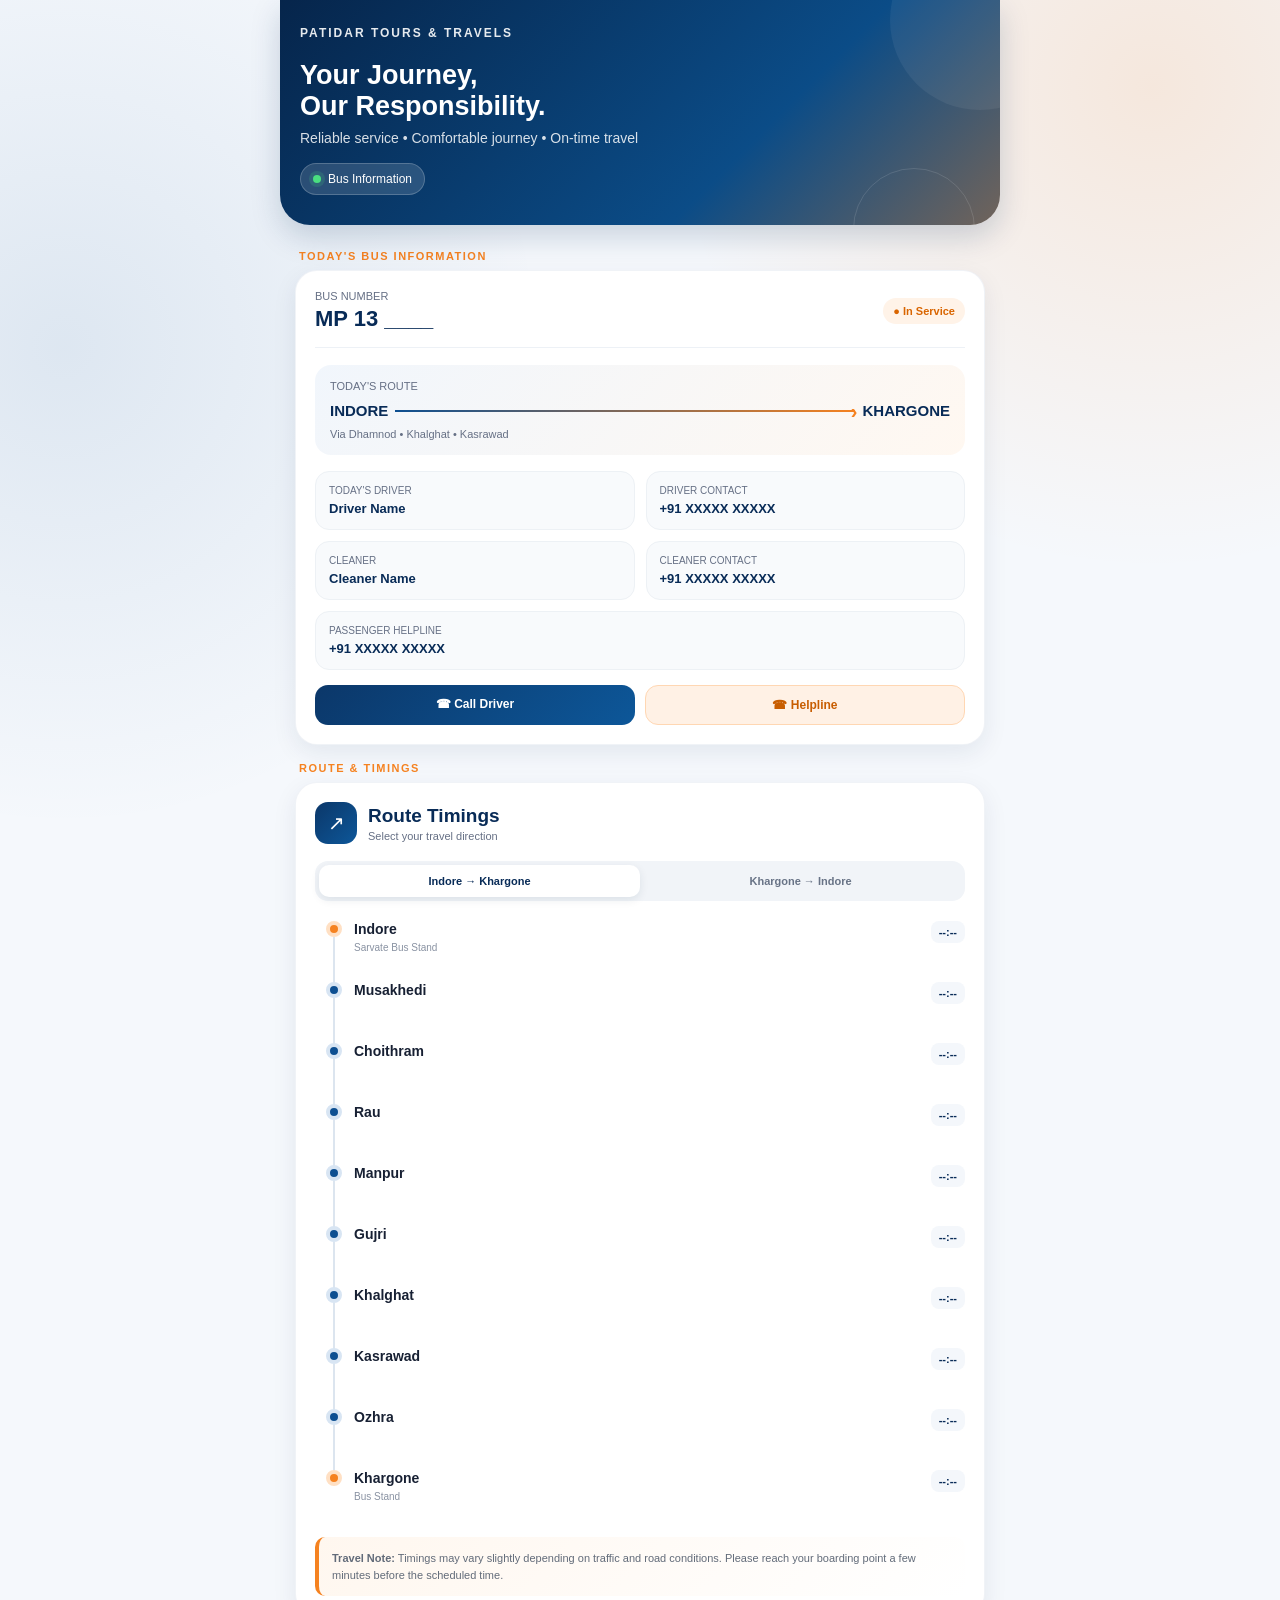
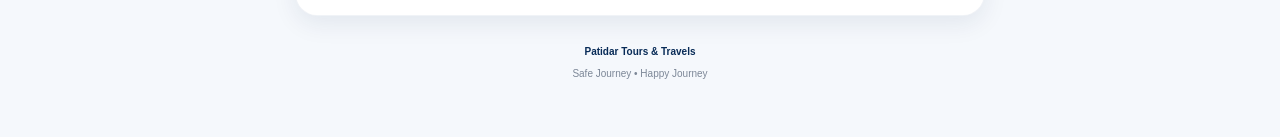
==== bus-info.html @ 21a837ac "Create bus-info.html" ====
<!DOCTYPE html>
<html lang="en">
<head>
<meta charset="UTF-8">
<meta name="viewport" content="width=device-width, initial-scale=1.0">
<title>Patidar Tours & Travels | Bus Information</title>

<style>
*{
  box-sizing:border-box;
  margin:0;
  padding:0;
}

:root{
  --navy:#082b57;
  --blue:#0d4f91;
  --orange:#f58220;
  --light:#f5f8fc;
  --text:#172033;
  --muted:#667085;
  --white:#ffffff;
}

body{
  font-family:Arial, Helvetica, sans-serif;
  background:
    radial-gradient(circle at 90% 5%,rgba(245,130,32,.14),transparent 24%),
    radial-gradient(circle at 5% 20%,rgba(13,79,145,.10),transparent 26%),
    #f5f8fc;
  color:var(--text);
  min-height:100vh;
}

.page{
  width:100%;
  max-width:720px;
  margin:auto;
  padding-bottom:35px;
}

/* ================= HEADER ================= */

.hero{
  position:relative;
  overflow:hidden;
  padding:26px 20px 30px;
  background:linear-gradient(135deg,#06254b 0%,#0b4c87 65%,#f58220 145%);
  color:white;
  border-radius:0 0 30px 30px;
  box-shadow:0 12px 30px rgba(7,43,87,.18);
}

.hero:before{
  content:"";
  position:absolute;
  width:180px;
  height:180px;
  border-radius:50%;
  background:rgba(255,255,255,.06);
  right:-70px;
  top:-70px;
}

.hero:after{
  content:"";
  position:absolute;
  width:120px;
  height:120px;
  border-radius:50%;
  border:1px solid rgba(255,255,255,.12);
  right:25px;
  bottom:-65px;
}

.brand{
  position:relative;
  z-index:2;
  font-size:12px;
  letter-spacing:2px;
  font-weight:700;
  opacity:.9;
  margin-bottom:20px;
}

.hero h1{
  position:relative;
  z-index:2;
  font-size:27px;
  line-height:1.15;
  margin-bottom:8px;
}

.hero p{
  position:relative;
  z-index:2;
  font-size:14px;
  opacity:.84;
}

.live-pill{
  position:relative;
  z-index:2;
  display:inline-flex;
  align-items:center;
  gap:7px;
  margin-top:17px;
  background:rgba(255,255,255,.14);
  border:1px solid rgba(255,255,255,.20);
  padding:8px 12px;
  border-radius:50px;
  font-size:12px;
  backdrop-filter:blur(6px);
}

.live-dot{
  width:8px;
  height:8px;
  background:#4ade80;
  border-radius:50%;
  box-shadow:0 0 0 4px rgba(74,222,128,.15);
}

/* ================= CONTENT ================= */

.content{
  padding:18px 15px;
}

.section-label{
  color:var(--orange);
  font-size:11px;
  font-weight:800;
  letter-spacing:1.5px;
  margin:7px 4px 8px;
}

.card{
  background:white;
  border-radius:22px;
  padding:19px;
  margin-bottom:17px;
  box-shadow:0 8px 25px rgba(15,42,72,.08);
  border:1px solid rgba(10,62,112,.06);
}

/* ================= BUS INFO ================= */

.bus-top{
  display:flex;
  align-items:center;
  justify-content:space-between;
  gap:12px;
  padding-bottom:15px;
  border-bottom:1px solid #edf1f6;
}

.bus-number small{
  display:block;
  color:var(--muted);
  font-size:11px;
  margin-bottom:4px;
}

.bus-number strong{
  color:var(--navy);
  font-size:22px;
}

.service-badge{
  background:#fff3e8;
  color:#d96500;
  font-size:11px;
  font-weight:700;
  padding:7px 10px;
  border-radius:50px;
}

.route-box{
  margin-top:17px;
  background:linear-gradient(135deg,#f1f6fc,#fff8f1);
  border-radius:16px;
  padding:15px;
}

.route-title{
  font-size:11px;
  color:var(--muted);
  margin-bottom:10px;
}

.route-main{
  display:flex;
  align-items:center;
  justify-content:space-between;
  gap:7px;
  color:var(--navy);
  font-weight:800;
  font-size:15px;
}

.route-arrow{
  flex:1;
  height:2px;
  background:linear-gradient(90deg,var(--blue),var(--orange));
  position:relative;
  min-width:30px;
}

.route-arrow:after{
  content:"›";
  position:absolute;
  right:-2px;
  top:-10px;
  color:var(--orange);
  font-size:20px;
}

.via{
  margin-top:9px;
  font-size:11px;
  color:var(--muted);
}

/* ================= STAFF ================= */

.staff-grid{
  display:grid;
  grid-template-columns:1fr 1fr;
  gap:11px;
  margin-top:16px;
}

.info-box{
  background:#f8fafc;
  border-radius:14px;
  padding:13px;
  border:1px solid #edf1f5;
}

.info-box span{
  display:block;
  font-size:10px;
  color:var(--muted);
  margin-bottom:5px;
}

.info-box strong{
  display:block;
  font-size:13px;
  color:var(--navy);
}

.full{
  grid-column:1/-1;
}

/* ================= BUTTONS ================= */

.actions{
  display:grid;
  grid-template-columns:1fr 1fr;
  gap:10px;
  margin-top:15px;
}

.btn{
  text-decoration:none;
  border-radius:13px;
  padding:12px 8px;
  text-align:center;
  font-size:12px;
  font-weight:800;
}

.call{
  color:white;
  background:linear-gradient(135deg,#0b3769,#0d5799);
}

.help{
  color:#c85d00;
  background:#fff1e5;
  border:1px solid #ffd7b3;
}

/* ================= ROUTE TIMINGS ================= */

.heading-row{
  display:flex;
  align-items:center;
  gap:11px;
  margin-bottom:17px;
}

.heading-icon{
  width:42px;
  height:42px;
  border-radius:13px;
  display:flex;
  align-items:center;
  justify-content:center;
  background:linear-gradient(135deg,#0b3769,#0d5799);
  color:white;
  font-size:20px;
}

.heading-row h2{
  font-size:19px;
  color:var(--navy);
}

.heading-row p{
  font-size:11px;
  color:var(--muted);
  margin-top:3px;
}

/* ================= TABS ================= */

.tabs{
  display:flex;
  background:#f1f4f8;
  padding:4px;
  border-radius:13px;
  margin-bottom:20px;
}

.tab{
  width:50%;
  border:0;
  padding:10px 5px;
  border-radius:10px;
  font-size:11px;
  font-weight:800;
  cursor:pointer;
  background:transparent;
  color:#687386;
}

.tab.active{
  background:white;
  color:var(--navy);
  box-shadow:0 3px 10px rgba(15,42,72,.09);
}

/* ================= TIMELINE ================= */

.timeline{
  position:relative;
  padding-left:11px;
}

.stop{
  display:grid;
  grid-template-columns:28px 1fr auto;
  align-items:start;
  position:relative;
  min-height:61px;
}

.stop:not(:last-child):before{
  content:"";
  position:absolute;
  left:7px;
  top:16px;
  height:calc(100% - 2px);
  width:2px;
  background:#dce5ef;
}

.dot{
  width:16px;
  height:16px;
  border:4px solid #d8e5f3;
  background:var(--blue);
  border-radius:50%;
  position:relative;
  z-index:2;
}

.stop:first-child .dot,
.stop:last-child .dot{
  background:var(--orange);
  border-color:#ffe0c4;
}

.stop-name{
  padding-right:8px;
}

.stop-name strong{
  display:block;
  color:#172033;
  font-size:14px;
}

.stop-name small{
  color:#8992a2;
  font-size:10px;
}

.time{
  color:var(--navy);
  background:#f4f7fb;
  border-radius:8px;
  padding:5px 8px;
  font-size:11px;
  font-weight:800;
}

/* ================= FOOTER ================= */

.note{
  background:linear-gradient(135deg,#fff7ef,#fff);
  border-left:4px solid var(--orange);
  padding:13px;
  border-radius:10px;
  color:#626b79;
  font-size:11px;
  line-height:1.5;
  margin-top:6px;
}

.footer{
  text-align:center;
  padding:13px 15px 5px;
  color:#7c8797;
  font-size:10px;
}

.footer strong{
  color:var(--navy);
}

.route-panel{
  display:none;
}

.route-panel.active{
  display:block;
}

/* ================= MOBILE ================= */

@media(max-width:420px){
  .hero{
    padding:23px 17px 27px;
    border-radius:0 0 25px 25px;
  }

  .hero h1{
    font-size:24px;
  }

  .content{
    padding:15px 11px;
  }

  .card{
    padding:16px;
    border-radius:19px;
  }

  .route-main{
    font-size:13px;
  }

  .staff-grid{
    grid-template-columns:1fr 1fr;
  }
}
</style>
</head>

<body>

<div class="page">

  <header class="hero">
    <div class="brand">PATIDAR TOURS &amp; TRAVELS</div>

    <h1>Your Journey,<br>Our Responsibility.</h1>

    <p>Reliable service • Comfortable journey • On-time travel</p>

    <div class="live-pill">
      <span class="live-dot"></span>
      Bus Information
    </div>
  </header>


  <main class="content">

    <div class="section-label">TODAY'S BUS INFORMATION</div>

    <section class="card">

      <div class="bus-top">
        <div class="bus-number">
          <small>BUS NUMBER</small>
          <strong>MP 13 ____</strong>
        </div>

        <div class="service-badge">● In Service</div>
      </div>


      <div class="route-box">
        <div class="route-title">TODAY'S ROUTE</div>

        <div class="route-main">
          <span>INDORE</span>
          <span class="route-arrow"></span>
          <span>KHARGONE</span>
        </div>

        <div class="via">
          Via Dhamnod • Khalghat • Kasrawad
        </div>
      </div>


      <div class="staff-grid">

        <div class="info-box">
          <span>TODAY'S DRIVER</span>
          <strong>Driver Name</strong>
        </div>

        <div class="info-box">
          <span>DRIVER CONTACT</span>
          <strong>+91 XXXXX XXXXX</strong>
        </div>

        <div class="info-box">
          <span>CLEANER</span>
          <strong>Cleaner Name</strong>
        </div>

        <div class="info-box">
          <span>CLEANER CONTACT</span>
          <strong>+91 XXXXX XXXXX</strong>
        </div>

        <div class="info-box full">
          <span>PASSENGER HELPLINE</span>
          <strong>+91 XXXXX XXXXX</strong>
        </div>

      </div>


      <div class="actions">
        <a class="btn call" href="tel:+91XXXXXXXXXX">
          ☎ Call Driver
        </a>

        <a class="btn help" href="tel:+91XXXXXXXXXX">
          ☎ Helpline
        </a>
      </div>

    </section>


    <div class="section-label">ROUTE &amp; TIMINGS</div>

    <section class="card">

      <div class="heading-row">

        <div class="heading-icon">↗</div>

        <div>
          <h2>Route Timings</h2>
          <p>Select your travel direction</p>
        </div>

      </div>


      <div class="tabs">

        <button class="tab active"
        onclick="showRoute('indore',this)">
          Indore → Khargone
        </button>

        <button class="tab"
        onclick="showRoute('khargone',this)">
          Khargone → Indore
        </button>

      </div>


      <!-- INDORE TO KHARGONE -->

      <div id="indore" class="route-panel active">

        <div class="timeline">

          <div class="stop">
            <div class="dot"></div>
            <div class="stop-name">
              <strong>Indore</strong>
              <small>Sarvate Bus Stand</small>
            </div>
            <div class="time">--:--</div>
          </div>

          <div class="stop">
            <div class="dot"></div>
            <div class="stop-name">
              <strong>Musakhedi</strong>
            </div>
            <div class="time">--:--</div>
          </div>

          <div class="stop">
            <div class="dot"></div>
            <div class="stop-name">
              <strong>Choithram</strong>
            </div>
            <div class="time">--:--</div>
          </div>

          <div class="stop">
            <div class="dot"></div>
            <div class="stop-name">
              <strong>Rau</strong>
            </div>
            <div class="time">--:--</div>
          </div>

          <div class="stop">
            <div class="dot"></div>
            <div class="stop-name">
              <strong>Manpur</strong>
            </div>
            <div class="time">--:--</div>
          </div>

          <div class="stop">
            <div class="dot"></div>
            <div class="stop-name">
              <strong>Gujri</strong>
            </div>
            <div class="time">--:--</div>
          </div>

          <div class="stop">
            <div class="dot"></div>
            <div class="stop-name">
              <strong>Khalghat</strong>
            </div>
            <div class="time">--:--</div>
          </div>

          <div class="stop">
            <div class="dot"></div>
            <div class="stop-name">
              <strong>Kasrawad</strong>
            </div>
            <div class="time">--:--</div>
          </div>

          <div class="stop">
            <div class="dot"></div>
            <div class="stop-name">
              <strong>Ozhra</strong>
            </div>
            <div class="time">--:--</div>
          </div>

          <div class="stop">
            <div class="dot"></div>
            <div class="stop-name">
              <strong>Khargone</strong>
              <small>Bus Stand</small>
            </div>
            <div class="time">--:--</div>
          </div>

        </div>
      </div>


      <!-- KHARGONE TO INDORE -->

      <div id="khargone" class="route-panel">

        <div class="timeline">

          <div class="stop">
            <div class="dot"></div>
            <div class="stop-name">
              <strong>Khargone</strong>
              <small>Bus Stand</small>
            </div>
            <div class="time">--:--</div>
          </div>

          <div class="stop">
            <div class="dot"></div>
            <div class="stop-name">
              <strong>Ozhra</strong>
            </div>
            <div class="time">--:--</div>
          </div>

          <div class="stop">
            <div class="dot"></div>
            <div class="stop-name">
              <strong>Kasrawad</strong>
            </div>
            <div class="time">--:--</div>
          </div>

          <div class="stop">
            <div class="dot"></div>
            <div class="stop-name">
              <strong>Khalghat</strong>
            </div>
            <div class="time">--:--</div>
          </div>

          <div class="stop">
            <div class="dot"></div>
            <div class="stop-name">
              <strong>Gujri</strong>
            </div>
            <div class="time">--:--</div>
          </div>

          <div class="stop">
            <div class="dot"></div>
            <div class="stop-name">
              <strong>Manpur</strong>
            </div>
            <div class="time">--:--</div>
          </div>

          <div class="stop">
            <div class="dot"></div>
            <div class="stop-name">
              <strong>Rau</strong>
            </div>
            <div class="time">--:--</div>
          </div>

          <div class="stop">
            <div class="dot"></div>
            <div class="stop-name">
              <strong>Choithram</strong>
            </div>
            <div class="time">--:--</div>
          </div>

          <div class="stop">
            <div class="dot"></div>
            <div class="stop-name">
              <strong>Musakhedi</strong>
            </div>
            <div class="time">--:--</div>
          </div>

          <div class="stop">
            <div class="dot"></div>
            <div class="stop-name">
              <strong>Indore</strong>
              <small>Sarvate Bus Stand</small>
            </div>
            <div class="time">--:--</div>
          </div>

        </div>

      </div>


      <div class="note">
        <strong>Travel Note:</strong>
        Timings may vary slightly depending on traffic and road conditions.
        Please reach your boarding point a few minutes before the scheduled time.
      </div>

    </section>


    <div class="footer">
      <strong>Patidar Tours &amp; Travels</strong><br><br>
      Safe Journey • Happy Journey
    </div>

  </main>

</div>


<script>
function showRoute(route,button){

  document.querySelectorAll('.route-panel')
  .forEach(function(panel){
    panel.classList.remove('active');
  });

  document.querySelectorAll('.tab')
  .forEach(function(tab){
    tab.classList.remove('active');
  });

  document.getElementById(route)
  .classList.add('active');

  button.classList.add('active');
}
</script>

</body>
</html>
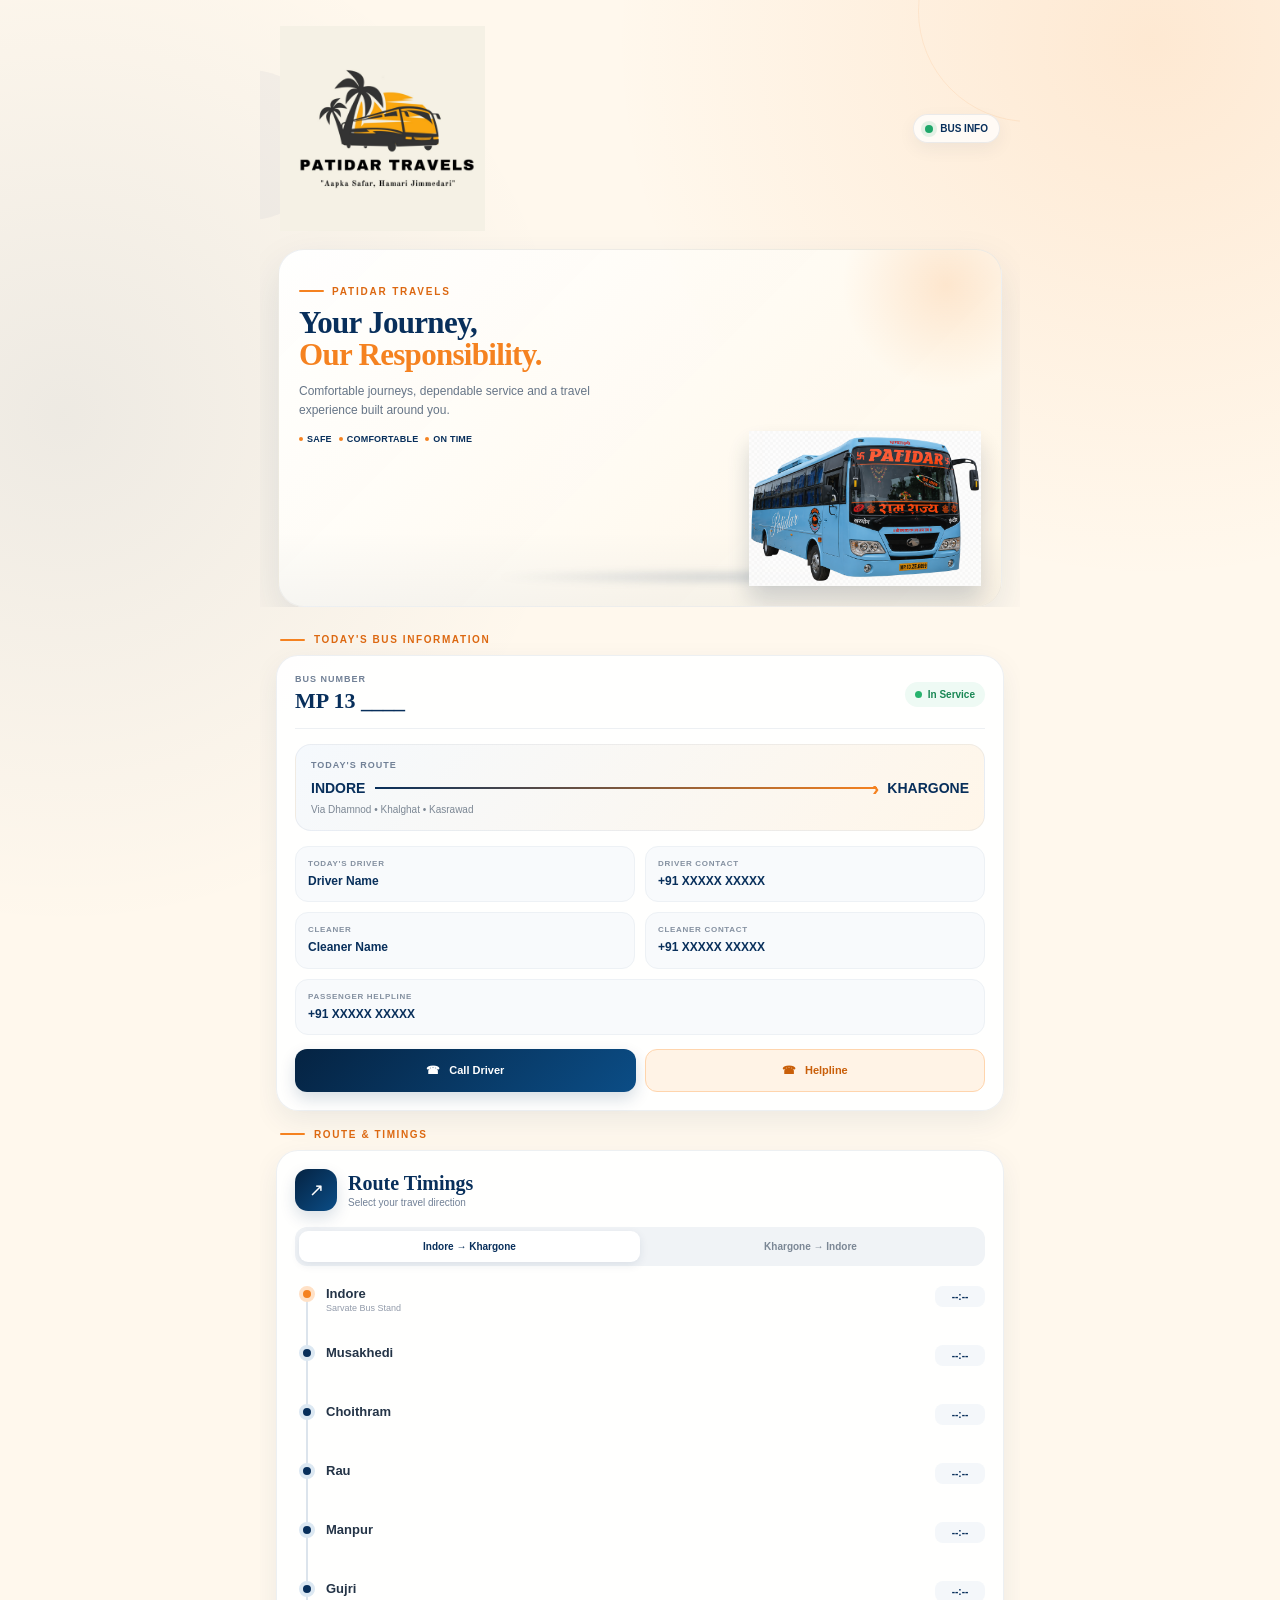
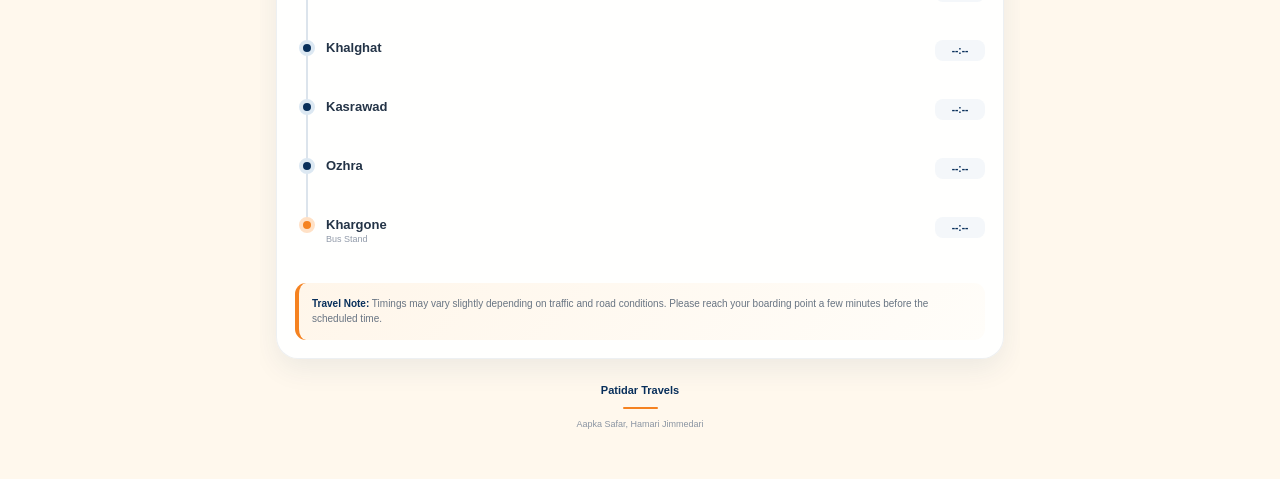
==== commit cb625acf: "Update bus-info.html" ====
--- a/bus-info.html
+++ b/bus-info.html
@@ -3,822 +3,1897 @@
 <head>
 <meta charset="UTF-8">
 <meta name="viewport" content="width=device-width, initial-scale=1.0">
-<title>Patidar Tours & Travels | Bus Information</title>
+<meta name="theme-color" content="#fff8ed">
+
+<title>Patidar Travels | Bus Information</title>
 
 <style>
+
+/* =========================================
+   PATIDAR TRAVELS - PREMIUM BUS INFORMATION
+   ========================================= */
+
 *{
-  box-sizing:border-box;
-  margin:0;
-  padding:0;
+    margin:0;
+    padding:0;
+    box-sizing:border-box;
 }
 
 :root{
-  --navy:#082b57;
-  --blue:#0d4f91;
-  --orange:#f58220;
-  --light:#f5f8fc;
-  --text:#172033;
-  --muted:#667085;
-  --white:#ffffff;
+    --navy:#082f5b;
+    --navy-dark:#052342;
+    --blue:#0b4d86;
+    --orange:#f58220;
+    --orange-dark:#dc6811;
+    --cream:#fff8ed;
+    --cream-dark:#f8ead6;
+    --white:#ffffff;
+    --text:#17283c;
+    --muted:#718096;
+    --line:#eadfce;
+    --green:#1fa76a;
+}
+
+html{
+    scroll-behavior:smooth;
 }
 
 body{
-  font-family:Arial, Helvetica, sans-serif;
-  background:
-    radial-gradient(circle at 90% 5%,rgba(245,130,32,.14),transparent 24%),
-    radial-gradient(circle at 5% 20%,rgba(13,79,145,.10),transparent 26%),
-    #f5f8fc;
-  color:var(--text);
-  min-height:100vh;
+    font-family:Inter, -apple-system, BlinkMacSystemFont, "Segoe UI",
+                Arial, sans-serif;
+    background:
+        radial-gradient(circle at 90% 2%,
+        rgba(245,130,32,.13),transparent 23%),
+
+        radial-gradient(circle at 5% 20%,
+        rgba(8,47,91,.07),transparent 25%),
+
+        var(--cream);
+
+    color:var(--text);
+    min-height:100vh;
+}
+
+button,
+a{
+    -webkit-tap-highlight-color:transparent;
 }
 
 .page{
-  width:100%;
-  max-width:720px;
-  margin:auto;
-  padding-bottom:35px;
-}
-
-/* ================= HEADER ================= */
+    width:100%;
+    max-width:760px;
+    margin:0 auto;
+    overflow:hidden;
+}
+
+
+/* =========================================
+   TOP BRAND AREA
+   ========================================= */
+
+.top-area{
+    position:relative;
+    padding:22px 18px 0;
+    overflow:hidden;
+}
+
+.top-area::before{
+    content:"";
+    position:absolute;
+    width:220px;
+    height:220px;
+    border:1px solid rgba(245,130,32,.10);
+    border-radius:50%;
+    right:-120px;
+    top:-100px;
+}
+
+.top-area::after{
+    content:"";
+    position:absolute;
+    width:150px;
+    height:150px;
+    border-radius:50%;
+    background:rgba(8,47,91,.035);
+    left:-85px;
+    top:70px;
+}
+
+.brand-header{
+    position:relative;
+    z-index:2;
+
+    display:flex;
+    align-items:center;
+    justify-content:space-between;
+
+    padding:4px 2px 18px;
+}
+
+.logo-wrap{
+    display:flex;
+    align-items:center;
+    min-width:0;
+}
+
+.company-logo{
+    width:205px;
+    max-width:62vw;
+    height:auto;
+    display:block;
+    object-fit:contain;
+}
+
+.service-status{
+    flex-shrink:0;
+
+    display:flex;
+    align-items:center;
+    gap:7px;
+
+    padding:8px 11px;
+
+    background:rgba(255,255,255,.72);
+    border:1px solid rgba(8,47,91,.08);
+    border-radius:50px;
+
+    color:var(--navy);
+    font-size:10px;
+    font-weight:800;
+
+    box-shadow:0 6px 18px rgba(8,47,91,.06);
+}
+
+.status-dot{
+    width:8px;
+    height:8px;
+    border-radius:50%;
+    background:var(--green);
+    box-shadow:0 0 0 4px rgba(31,167,106,.12);
+}
+
+
+/* =========================================
+   HERO
+   ========================================= */
 
 .hero{
-  position:relative;
-  overflow:hidden;
-  padding:26px 20px 30px;
-  background:linear-gradient(135deg,#06254b 0%,#0b4c87 65%,#f58220 145%);
-  color:white;
-  border-radius:0 0 30px 30px;
-  box-shadow:0 12px 30px rgba(7,43,87,.18);
-}
-
-.hero:before{
-  content:"";
-  position:absolute;
-  width:180px;
-  height:180px;
-  border-radius:50%;
-  background:rgba(255,255,255,.06);
-  right:-70px;
-  top:-70px;
-}
-
-.hero:after{
-  content:"";
-  position:absolute;
-  width:120px;
-  height:120px;
-  border-radius:50%;
-  border:1px solid rgba(255,255,255,.12);
-  right:25px;
-  bottom:-65px;
-}
-
-.brand{
-  position:relative;
-  z-index:2;
-  font-size:12px;
-  letter-spacing:2px;
-  font-weight:700;
-  opacity:.9;
-  margin-bottom:20px;
+    position:relative;
+    z-index:2;
+
+    min-height:290px;
+
+    background:
+        linear-gradient(
+            135deg,
+            rgba(255,255,255,.96),
+            rgba(255,246,231,.94)
+        );
+
+    border:1px solid rgba(8,47,91,.07);
+    border-radius:26px;
+
+    padding:28px 20px 20px;
+
+    overflow:hidden;
+
+    box-shadow:
+        0 16px 40px rgba(8,47,91,.10);
+}
+
+.hero::before{
+    content:"";
+    position:absolute;
+
+    width:210px;
+    height:210px;
+
+    border-radius:50%;
+
+    background:
+        radial-gradient(
+            circle,
+            rgba(245,130,32,.16),
+            rgba(245,130,32,.03) 55%,
+            transparent 70%
+        );
+
+    right:-50px;
+    top:-70px;
+}
+
+.hero::after{
+    content:"";
+    position:absolute;
+    left:0;
+    right:0;
+    bottom:0;
+    height:75px;
+
+    background:
+        linear-gradient(
+            180deg,
+            transparent,
+            rgba(8,47,91,.035)
+        );
+
+    pointer-events:none;
+}
+
+.hero-copy{
+    position:relative;
+    z-index:3;
+    max-width:390px;
+}
+
+.eyebrow{
+    display:inline-flex;
+    align-items:center;
+    gap:8px;
+
+    margin-bottom:10px;
+
+    color:var(--orange-dark);
+
+    font-size:10px;
+    font-weight:900;
+    letter-spacing:1.8px;
+    text-transform:uppercase;
+}
+
+.eyebrow::before{
+    content:"";
+    width:25px;
+    height:2px;
+    background:var(--orange);
+    border-radius:20px;
 }
 
 .hero h1{
-  position:relative;
-  z-index:2;
-  font-size:27px;
-  line-height:1.15;
-  margin-bottom:8px;
-}
-
-.hero p{
-  position:relative;
-  z-index:2;
-  font-size:14px;
-  opacity:.84;
-}
-
-.live-pill{
-  position:relative;
-  z-index:2;
-  display:inline-flex;
-  align-items:center;
-  gap:7px;
-  margin-top:17px;
-  background:rgba(255,255,255,.14);
-  border:1px solid rgba(255,255,255,.20);
-  padding:8px 12px;
-  border-radius:50px;
-  font-size:12px;
-  backdrop-filter:blur(6px);
-}
-
-.live-dot{
-  width:8px;
-  height:8px;
-  background:#4ade80;
-  border-radius:50%;
-  box-shadow:0 0 0 4px rgba(74,222,128,.15);
-}
-
-/* ================= CONTENT ================= */
+    color:var(--navy);
+
+    font-family:Georgia, "Times New Roman", serif;
+    font-size:31px;
+    line-height:1.04;
+    letter-spacing:-.7px;
+
+    max-width:330px;
+}
+
+.hero h1 span{
+    color:var(--orange);
+}
+
+.hero-sub{
+    margin-top:11px;
+
+    max-width:310px;
+
+    color:#667587;
+    font-size:12px;
+    line-height:1.55;
+}
+
+.promise-row{
+    display:flex;
+    align-items:center;
+    gap:7px;
+
+    margin-top:15px;
+
+    color:var(--navy);
+
+    font-size:9px;
+    font-weight:800;
+    letter-spacing:.2px;
+}
+
+.promise-row span{
+    display:flex;
+    align-items:center;
+    gap:4px;
+}
+
+.promise-row i{
+    width:4px;
+    height:4px;
+    border-radius:50%;
+    background:var(--orange);
+    display:block;
+}
+
+
+/* =========================================
+   HERO BUS
+   ========================================= */
+
+.bus-stage{
+    position:relative;
+    z-index:2;
+
+    height:150px;
+    margin-top:-8px;
+
+    display:flex;
+    align-items:flex-end;
+    justify-content:flex-end;
+}
+
+.hero-bus{
+    position:relative;
+    z-index:3;
+
+    width:min(390px, 92%);
+    max-height:155px;
+
+    object-fit:contain;
+    object-position:right bottom;
+
+    filter:
+        drop-shadow(0 14px 12px rgba(5,35,66,.18));
+
+    opacity:.96;
+
+    animation:busFloat 4.5s ease-in-out infinite;
+}
+
+.bus-stage::after{
+    content:"";
+    position:absolute;
+
+    width:70%;
+    height:18px;
+
+    right:3%;
+    bottom:0;
+
+    border-radius:50%;
+
+    background:
+        radial-gradient(
+            ellipse,
+            rgba(8,47,91,.16),
+            transparent 68%
+        );
+
+    filter:blur(3px);
+}
+
+@keyframes busFloat{
+    0%,100%{
+        transform:translateY(0);
+    }
+
+    50%{
+        transform:translateY(-5px);
+    }
+}
+
+
+/* =========================================
+   MAIN CONTENT
+   ========================================= */
 
 .content{
-  padding:18px 15px;
-}
-
-.section-label{
-  color:var(--orange);
-  font-size:11px;
-  font-weight:800;
-  letter-spacing:1.5px;
-  margin:7px 4px 8px;
-}
+    padding:19px 16px 38px;
+}
+
+.section-title{
+    display:flex;
+    align-items:center;
+    gap:9px;
+
+    margin:8px 4px 10px;
+
+    color:var(--orange-dark);
+
+    font-size:10px;
+    font-weight:900;
+    letter-spacing:1.6px;
+}
+
+.section-title::before{
+    content:"";
+    width:25px;
+    height:2px;
+    border-radius:10px;
+    background:var(--orange);
+}
+
+
+/* =========================================
+   CARDS
+   ========================================= */
 
 .card{
-  background:white;
-  border-radius:22px;
-  padding:19px;
-  margin-bottom:17px;
-  box-shadow:0 8px 25px rgba(15,42,72,.08);
-  border:1px solid rgba(10,62,112,.06);
-}
-
-/* ================= BUS INFO ================= */
-
-.bus-top{
-  display:flex;
-  align-items:center;
-  justify-content:space-between;
-  gap:12px;
-  padding-bottom:15px;
-  border-bottom:1px solid #edf1f6;
+    background:rgba(255,255,255,.92);
+
+    border:1px solid rgba(8,47,91,.07);
+    border-radius:22px;
+
+    padding:18px;
+
+    margin-bottom:18px;
+
+    box-shadow:
+        0 10px 28px rgba(8,47,91,.075);
+}
+
+
+/* =========================================
+   BUS NUMBER
+   ========================================= */
+
+.bus-head{
+    display:flex;
+    align-items:center;
+    justify-content:space-between;
+    gap:12px;
+
+    padding-bottom:14px;
+
+    border-bottom:1px solid #edf0f3;
 }
 
 .bus-number small{
-  display:block;
-  color:var(--muted);
-  font-size:11px;
-  margin-bottom:4px;
+    display:block;
+
+    margin-bottom:4px;
+
+    color:var(--muted);
+
+    font-size:9px;
+    font-weight:800;
+    letter-spacing:1px;
 }
 
 .bus-number strong{
-  color:var(--navy);
-  font-size:22px;
-}
-
-.service-badge{
-  background:#fff3e8;
-  color:#d96500;
-  font-size:11px;
-  font-weight:700;
-  padding:7px 10px;
-  border-radius:50px;
-}
-
-.route-box{
-  margin-top:17px;
-  background:linear-gradient(135deg,#f1f6fc,#fff8f1);
-  border-radius:16px;
-  padding:15px;
-}
-
-.route-title{
-  font-size:11px;
-  color:var(--muted);
-  margin-bottom:10px;
+    color:var(--navy);
+
+    font-family:Georgia, "Times New Roman", serif;
+    font-size:22px;
+}
+
+.in-service{
+    display:flex;
+    align-items:center;
+    gap:6px;
+
+    padding:7px 10px;
+
+    border-radius:50px;
+
+    background:#eefaf4;
+    color:#198754;
+
+    font-size:10px;
+    font-weight:800;
+}
+
+.in-service::before{
+    content:"";
+    width:7px;
+    height:7px;
+    border-radius:50%;
+    background:#28b36e;
+}
+
+
+/* =========================================
+   ROUTE BOX
+   ========================================= */
+
+.route-card{
+    margin-top:15px;
+
+    padding:15px;
+
+    border-radius:16px;
+
+    background:
+        linear-gradient(
+            135deg,
+            #f5f9fd,
+            #fff6e9
+        );
+
+    border:1px solid rgba(8,47,91,.055);
+}
+
+.route-label{
+    color:var(--muted);
+
+    font-size:9px;
+    font-weight:800;
+    letter-spacing:1px;
+
+    margin-bottom:10px;
 }
 
 .route-main{
-  display:flex;
-  align-items:center;
-  justify-content:space-between;
-  gap:7px;
-  color:var(--navy);
-  font-weight:800;
-  font-size:15px;
-}
-
-.route-arrow{
-  flex:1;
-  height:2px;
-  background:linear-gradient(90deg,var(--blue),var(--orange));
-  position:relative;
-  min-width:30px;
-}
-
-.route-arrow:after{
-  content:"›";
-  position:absolute;
-  right:-2px;
-  top:-10px;
-  color:var(--orange);
-  font-size:20px;
-}
-
-.via{
-  margin-top:9px;
-  font-size:11px;
-  color:var(--muted);
-}
-
-/* ================= STAFF ================= */
+    display:grid;
+    grid-template-columns:auto 1fr auto;
+    align-items:center;
+    gap:10px;
+
+    color:var(--navy);
+
+    font-size:14px;
+    font-weight:900;
+}
+
+.route-line{
+    position:relative;
+    height:2px;
+
+    background:
+        linear-gradient(
+            90deg,
+            var(--navy),
+            var(--orange)
+        );
+}
+
+.route-line::after{
+    content:"›";
+
+    position:absolute;
+    right:-2px;
+    top:-11px;
+
+    color:var(--orange);
+
+    font-size:21px;
+}
+
+.route-via{
+    margin-top:8px;
+
+    color:#7c8794;
+
+    font-size:10px;
+}
+
+
+/* =========================================
+   STAFF INFO
+   ========================================= */
 
 .staff-grid{
-  display:grid;
-  grid-template-columns:1fr 1fr;
-  gap:11px;
-  margin-top:16px;
-}
-
-.info-box{
-  background:#f8fafc;
-  border-radius:14px;
-  padding:13px;
-  border:1px solid #edf1f5;
-}
-
-.info-box span{
-  display:block;
-  font-size:10px;
-  color:var(--muted);
-  margin-bottom:5px;
-}
-
-.info-box strong{
-  display:block;
-  font-size:13px;
-  color:var(--navy);
-}
-
-.full{
-  grid-column:1/-1;
-}
-
-/* ================= BUTTONS ================= */
+    display:grid;
+    grid-template-columns:1fr 1fr;
+    gap:10px;
+
+    margin-top:15px;
+}
+
+.info-item{
+    min-width:0;
+
+    padding:12px;
+
+    border-radius:13px;
+
+    background:#f8fafc;
+    border:1px solid #edf1f5;
+}
+
+.info-item.full{
+    grid-column:1 / -1;
+}
+
+.info-item span{
+    display:block;
+
+    margin-bottom:5px;
+
+    color:#8490a0;
+
+    font-size:8px;
+    font-weight:800;
+    letter-spacing:.7px;
+}
+
+.info-item strong{
+    display:block;
+
+    color:var(--navy);
+
+    font-size:12px;
+    line-height:1.35;
+
+    overflow-wrap:anywhere;
+}
+
+
+/* =========================================
+   CALL BUTTONS
+   ========================================= */
 
 .actions{
-  display:grid;
-  grid-template-columns:1fr 1fr;
-  gap:10px;
-  margin-top:15px;
-}
-
-.btn{
-  text-decoration:none;
-  border-radius:13px;
-  padding:12px 8px;
-  text-align:center;
-  font-size:12px;
-  font-weight:800;
-}
-
-.call{
-  color:white;
-  background:linear-gradient(135deg,#0b3769,#0d5799);
-}
-
-.help{
-  color:#c85d00;
-  background:#fff1e5;
-  border:1px solid #ffd7b3;
-}
-
-/* ================= ROUTE TIMINGS ================= */
-
-.heading-row{
-  display:flex;
-  align-items:center;
-  gap:11px;
-  margin-bottom:17px;
-}
-
-.heading-icon{
-  width:42px;
-  height:42px;
-  border-radius:13px;
-  display:flex;
-  align-items:center;
-  justify-content:center;
-  background:linear-gradient(135deg,#0b3769,#0d5799);
-  color:white;
-  font-size:20px;
-}
-
-.heading-row h2{
-  font-size:19px;
-  color:var(--navy);
-}
-
-.heading-row p{
-  font-size:11px;
-  color:var(--muted);
-  margin-top:3px;
-}
-
-/* ================= TABS ================= */
+    display:grid;
+    grid-template-columns:1fr 1fr;
+    gap:9px;
+
+    margin-top:14px;
+}
+
+.action-btn{
+    display:flex;
+    align-items:center;
+    justify-content:center;
+    gap:7px;
+
+    min-height:43px;
+
+    border-radius:12px;
+
+    text-decoration:none;
+
+    font-size:11px;
+    font-weight:900;
+
+    transition:
+        transform .2s ease,
+        box-shadow .2s ease;
+}
+
+.action-btn:active{
+    transform:scale(.97);
+}
+
+.driver-call{
+    color:white;
+
+    background:
+        linear-gradient(
+            135deg,
+            var(--navy-dark),
+            var(--blue)
+        );
+
+    box-shadow:
+        0 7px 16px rgba(8,47,91,.16);
+}
+
+.helpline-call{
+    color:#c95f0a;
+
+    background:#fff3e6;
+
+    border:1px solid #ffd5ad;
+}
+
+
+/* =========================================
+   ROUTE TIMING HEADER
+   ========================================= */
+
+.timing-head{
+    display:flex;
+    align-items:center;
+    gap:11px;
+
+    margin-bottom:16px;
+}
+
+.timing-icon{
+    width:42px;
+    height:42px;
+
+    flex-shrink:0;
+
+    display:flex;
+    align-items:center;
+    justify-content:center;
+
+    border-radius:13px;
+
+    background:
+        linear-gradient(
+            135deg,
+            var(--navy-dark),
+            var(--blue)
+        );
+
+    color:white;
+
+    font-size:18px;
+
+    box-shadow:
+        0 7px 16px rgba(8,47,91,.15);
+}
+
+.timing-head h2{
+    color:var(--navy);
+
+    font-family:Georgia, "Times New Roman", serif;
+
+    font-size:20px;
+}
+
+.timing-head p{
+    margin-top:2px;
+
+    color:var(--muted);
+
+    font-size:10px;
+}
+
+
+/* =========================================
+   ROUTE TABS
+   ========================================= */
 
 .tabs{
-  display:flex;
-  background:#f1f4f8;
-  padding:4px;
-  border-radius:13px;
-  margin-bottom:20px;
+    display:flex;
+
+    padding:4px;
+
+    margin-bottom:20px;
+
+    background:#f0f3f6;
+
+    border-radius:12px;
 }
 
 .tab{
-  width:50%;
-  border:0;
-  padding:10px 5px;
-  border-radius:10px;
-  font-size:11px;
-  font-weight:800;
-  cursor:pointer;
-  background:transparent;
-  color:#687386;
+    width:50%;
+
+    border:none;
+    outline:none;
+
+    padding:10px 5px;
+
+    border-radius:9px;
+
+    background:transparent;
+
+    color:#7b8795;
+
+    font-size:10px;
+    font-weight:900;
+
+    cursor:pointer;
 }
 
 .tab.active{
-  background:white;
-  color:var(--navy);
-  box-shadow:0 3px 10px rgba(15,42,72,.09);
-}
-
-/* ================= TIMELINE ================= */
+    background:white;
+    color:var(--navy);
+
+    box-shadow:
+        0 3px 10px rgba(8,47,91,.09);
+}
+
+
+/* =========================================
+   ROUTE TIMELINE
+   ========================================= */
+
+.route-panel{
+    display:none;
+}
+
+.route-panel.active{
+    display:block;
+}
 
 .timeline{
-  position:relative;
-  padding-left:11px;
+    position:relative;
+    padding-left:4px;
 }
 
 .stop{
-  display:grid;
-  grid-template-columns:28px 1fr auto;
-  align-items:start;
-  position:relative;
-  min-height:61px;
-}
-
-.stop:not(:last-child):before{
-  content:"";
-  position:absolute;
-  left:7px;
-  top:16px;
-  height:calc(100% - 2px);
-  width:2px;
-  background:#dce5ef;
-}
-
-.dot{
-  width:16px;
-  height:16px;
-  border:4px solid #d8e5f3;
-  background:var(--blue);
-  border-radius:50%;
-  position:relative;
-  z-index:2;
-}
-
-.stop:first-child .dot,
-.stop:last-child .dot{
-  background:var(--orange);
-  border-color:#ffe0c4;
-}
-
-.stop-name{
-  padding-right:8px;
-}
-
-.stop-name strong{
-  display:block;
-  color:#172033;
-  font-size:14px;
-}
-
-.stop-name small{
-  color:#8992a2;
-  font-size:10px;
-}
-
-.time{
-  color:var(--navy);
-  background:#f4f7fb;
-  border-radius:8px;
-  padding:5px 8px;
-  font-size:11px;
-  font-weight:800;
-}
-
-/* ================= FOOTER ================= */
-
-.note{
-  background:linear-gradient(135deg,#fff7ef,#fff);
-  border-left:4px solid var(--orange);
-  padding:13px;
-  border-radius:10px;
-  color:#626b79;
-  font-size:11px;
-  line-height:1.5;
-  margin-top:6px;
-}
+    position:relative;
+
+    display:grid;
+    grid-template-columns:27px 1fr auto;
+    align-items:start;
+
+    min-height:59px;
+}
+
+.stop:not(:last-child)::before{
+    content:"";
+
+    position:absolute;
+
+    left:7px;
+    top:15px;
+
+    width:2px;
+    height:calc(100% - 1px);
+
+    background:#dce4ec;
+}
+
+.stop-dot{
+    position:relative;
+    z-index:2;
+
+    width:16px;
+    height:16px;
+
+    border-radius:50%;
+
+    background:var(--navy);
+    border:4px solid #dce8f2;
+}
+
+.stop:first-child .stop-dot,
+.stop:last-child .stop-dot{
+    background:var(--orange);
+    border-color:#ffe1c6;
+}
+
+.stop-details{
+    padding-right:7px;
+}
+
+.stop-details strong{
+    display:block;
+
+    color:#243447;
+
+    font-size:13px;
+}
+
+.stop-details small{
+    display:block;
+
+    margin-top:2px;
+
+    color:#929baa;
+
+    font-size:9px;
+}
+
+.stop-time{
+    min-width:50px;
+
+    padding:5px 7px;
+
+    text-align:center;
+
+    border-radius:8px;
+
+    background:#f4f7fa;
+
+    color:var(--navy);
+
+    font-size:10px;
+    font-weight:900;
+}
+
+
+/* =========================================
+   TRAVEL NOTE
+   ========================================= */
+
+.travel-note{
+    margin-top:7px;
+
+    padding:13px;
+
+    border-radius:11px;
+
+    border-left:4px solid var(--orange);
+
+    background:
+        linear-gradient(
+            135deg,
+            #fff6ea,
+            #fffdf9
+        );
+
+    color:#687482;
+
+    font-size:10px;
+    line-height:1.55;
+}
+
+.travel-note strong{
+    color:var(--navy);
+}
+
+
+/* =========================================
+   FOOTER
+   ========================================= */
 
 .footer{
-  text-align:center;
-  padding:13px 15px 5px;
-  color:#7c8797;
-  font-size:10px;
+    padding:4px 15px 8px;
+
+    text-align:center;
+
+    color:#8a94a2;
+
+    font-size:9px;
+    line-height:1.7;
 }
 
 .footer strong{
-  color:var(--navy);
-}
-
-.route-panel{
-  display:none;
-}
-
-.route-panel.active{
-  display:block;
-}
-
-/* ================= MOBILE ================= */
-
-@media(max-width:420px){
-  .hero{
-    padding:23px 17px 27px;
-    border-radius:0 0 25px 25px;
-  }
-
-  .hero h1{
-    font-size:24px;
-  }
-
-  .content{
-    padding:15px 11px;
-  }
-
-  .card{
-    padding:16px;
-    border-radius:19px;
-  }
-
-  .route-main{
-    font-size:13px;
-  }
-
-  .staff-grid{
-    grid-template-columns:1fr 1fr;
-  }
-}
+    color:var(--navy);
+    font-size:11px;
+}
+
+.footer-line{
+    width:35px;
+    height:2px;
+
+    margin:8px auto;
+
+    border-radius:10px;
+
+    background:var(--orange);
+}
+
+
+/* =========================================
+   MOBILE
+   ========================================= */
+
+@media(max-width:480px){
+
+    .top-area{
+        padding:16px 11px 0;
+    }
+
+    .brand-header{
+        padding:2px 4px 13px;
+    }
+
+    .company-logo{
+        width:175px;
+        max-width:61vw;
+    }
+
+    .service-status{
+        padding:7px 9px;
+        font-size:9px;
+    }
+
+    .hero{
+        min-height:278px;
+
+        padding:
+            24px 16px 15px;
+
+        border-radius:22px;
+    }
+
+    .hero h1{
+        font-size:27px;
+        max-width:290px;
+    }
+
+    .hero-sub{
+        font-size:11px;
+        max-width:270px;
+    }
+
+    .promise-row{
+        font-size:8px;
+        gap:5px;
+    }
+
+    .bus-stage{
+        height:145px;
+        margin-top:-4px;
+    }
+
+    .hero-bus{
+        width:96%;
+        max-height:145px;
+    }
+
+    .content{
+        padding:16px 11px 32px;
+    }
+
+    .card{
+        padding:15px;
+        border-radius:18px;
+    }
+
+    .bus-number strong{
+        font-size:20px;
+    }
+
+    .route-main{
+        font-size:12px;
+    }
+
+    .staff-grid{
+        gap:8px;
+    }
+
+    .info-item{
+        padding:10px;
+    }
+
+    .info-item strong{
+        font-size:11px;
+    }
+
+    .action-btn{
+        min-height:41px;
+        font-size:10px;
+    }
+}
+
+
+/* =========================================
+   SMALL PHONES
+   ========================================= */
+
+@media(max-width:350px){
+
+    .company-logo{
+        width:150px;
+    }
+
+    .service-status{
+        font-size:8px;
+    }
+
+    .hero h1{
+        font-size:24px;
+    }
+
+    .staff-grid{
+        grid-template-columns:1fr;
+    }
+
+    .info-item.full{
+        grid-column:auto;
+    }
+
+    .actions{
+        grid-template-columns:1fr;
+    }
+}
+
 </style>
 </head>
 
+
 <body>
 
 <div class="page">
 
-  <header class="hero">
-    <div class="brand">PATIDAR TOURS &amp; TRAVELS</div>
-
-    <h1>Your Journey,<br>Our Responsibility.</h1>
-
-    <p>Reliable service • Comfortable journey • On-time travel</p>
-
-    <div class="live-pill">
-      <span class="live-dot"></span>
-      Bus Information
+
+<!-- ======================================
+     TOP BRAND + HERO
+     ====================================== -->
+
+<div class="top-area">
+
+    <div class="brand-header">
+
+        <div class="logo-wrap">
+            <img
+                src="patidar-logo.png.png"
+                alt="Patidar Travels"
+                class="company-logo">
+        </div>
+
+        <div class="service-status">
+            <span class="status-dot"></span>
+            BUS INFO
+        </div>
+
     </div>
-  </header>
-
-
-  <main class="content">
-
-    <div class="section-label">TODAY'S BUS INFORMATION</div>
-
-    <section class="card">
-
-      <div class="bus-top">
+
+
+    <section class="hero">
+
+        <div class="hero-copy">
+
+            <div class="eyebrow">
+                Patidar Travels
+            </div>
+
+            <h1>
+                Your Journey,<br>
+                <span>Our Responsibility.</span>
+            </h1>
+
+            <p class="hero-sub">
+                Comfortable journeys, dependable service
+                and a travel experience built around you.
+            </p>
+
+            <div class="promise-row">
+
+                <span>
+                    <i></i>
+                    SAFE
+                </span>
+
+                <span>
+                    <i></i>
+                    COMFORTABLE
+                </span>
+
+                <span>
+                    <i></i>
+                    ON TIME
+                </span>
+
+            </div>
+
+        </div>
+
+
+        <div class="bus-stage">
+
+            <img
+                src="patidar - bus.png"
+                alt="Patidar Travels Bus"
+                class="hero-bus">
+
+        </div>
+
+    </section>
+
+</div>
+
+
+
+<!-- ======================================
+     MAIN CONTENT
+     ====================================== -->
+
+<main class="content">
+
+
+<!-- TODAY BUS INFORMATION -->
+
+<div class="section-title">
+    TODAY'S BUS INFORMATION
+</div>
+
+
+<section class="card">
+
+    <div class="bus-head">
+
         <div class="bus-number">
-          <small>BUS NUMBER</small>
-          <strong>MP 13 ____</strong>
+
+            <small>BUS NUMBER</small>
+
+            <strong>
+                MP 13 ____
+            </strong>
+
         </div>
 
-        <div class="service-badge">● In Service</div>
-      </div>
-
-
-      <div class="route-box">
-        <div class="route-title">TODAY'S ROUTE</div>
+
+        <div class="in-service">
+            In Service
+        </div>
+
+    </div>
+
+
+
+    <!-- ROUTE -->
+
+    <div class="route-card">
+
+        <div class="route-label">
+            TODAY'S ROUTE
+        </div>
 
         <div class="route-main">
-          <span>INDORE</span>
-          <span class="route-arrow"></span>
-          <span>KHARGONE</span>
+
+            <span>INDORE</span>
+
+            <div class="route-line"></div>
+
+            <span>KHARGONE</span>
+
         </div>
 
-        <div class="via">
-          Via Dhamnod • Khalghat • Kasrawad
+        <div class="route-via">
+            Via Dhamnod • Khalghat • Kasrawad
         </div>
-      </div>
-
-
-      <div class="staff-grid">
-
-        <div class="info-box">
-          <span>TODAY'S DRIVER</span>
-          <strong>Driver Name</strong>
+
+    </div>
+
+
+
+    <!-- STAFF DETAILS -->
+
+    <div class="staff-grid">
+
+
+        <div class="info-item">
+
+            <span>
+                TODAY'S DRIVER
+            </span>
+
+            <strong>
+                Driver Name
+            </strong>
+
         </div>
 
-        <div class="info-box">
-          <span>DRIVER CONTACT</span>
-          <strong>+91 XXXXX XXXXX</strong>
+
+        <div class="info-item">
+
+            <span>
+                DRIVER CONTACT
+            </span>
+
+            <strong>
+                +91 XXXXX XXXXX
+            </strong>
+
         </div>
 
-        <div class="info-box">
-          <span>CLEANER</span>
-          <strong>Cleaner Name</strong>
+
+        <div class="info-item">
+
+            <span>
+                CLEANER
+            </span>
+
+            <strong>
+                Cleaner Name
+            </strong>
+
         </div>
 
-        <div class="info-box">
-          <span>CLEANER CONTACT</span>
-          <strong>+91 XXXXX XXXXX</strong>
+
+        <div class="info-item">
+
+            <span>
+                CLEANER CONTACT
+            </span>
+
+            <strong>
+                +91 XXXXX XXXXX
+            </strong>
+
         </div>
 
-        <div class="info-box full">
-          <span>PASSENGER HELPLINE</span>
-          <strong>+91 XXXXX XXXXX</strong>
+
+        <div class="info-item full">
+
+            <span>
+                PASSENGER HELPLINE
+            </span>
+
+            <strong>
+                +91 XXXXX XXXXX
+            </strong>
+
         </div>
 
-      </div>
-
-
-      <div class="actions">
-        <a class="btn call" href="tel:+91XXXXXXXXXX">
-          ☎ Call Driver
+    </div>
+
+
+
+    <!-- CALL BUTTONS -->
+
+    <div class="actions">
+
+        <a
+            class="action-btn driver-call"
+            href="tel:+91XXXXXXXXXX">
+
+            ☎ &nbsp; Call Driver
+
         </a>
 
-        <a class="btn help" href="tel:+91XXXXXXXXXX">
-          ☎ Helpline
+
+        <a
+            class="action-btn helpline-call"
+            href="tel:+91XXXXXXXXXX">
+
+            ☎ &nbsp; Helpline
+
         </a>
-      </div>
-
-    </section>
-
-
-    <div class="section-label">ROUTE &amp; TIMINGS</div>
-
-    <section class="card">
-
-      <div class="heading-row">
-
-        <div class="heading-icon">↗</div>
+
+    </div>
+
+</section>
+
+
+
+<!-- ======================================
+     ROUTE TIMINGS
+     ====================================== -->
+
+<div class="section-title">
+    ROUTE &amp; TIMINGS
+</div>
+
+
+<section class="card">
+
+
+    <div class="timing-head">
+
+        <div class="timing-icon">
+            ↗
+        </div>
+
 
         <div>
-          <h2>Route Timings</h2>
-          <p>Select your travel direction</p>
+
+            <h2>
+                Route Timings
+            </h2>
+
+            <p>
+                Select your travel direction
+            </p>
+
         </div>
 
-      </div>
-
-
-      <div class="tabs">
-
-        <button class="tab active"
-        onclick="showRoute('indore',this)">
-          Indore → Khargone
+    </div>
+
+
+
+    <!-- DIRECTION TABS -->
+
+    <div class="tabs">
+
+
+        <button
+            class="tab active"
+            onclick="showRoute('indoreRoute',this)">
+
+            Indore → Khargone
+
         </button>
 
-        <button class="tab"
-        onclick="showRoute('khargone',this)">
-          Khargone → Indore
+
+        <button
+            class="tab"
+            onclick="showRoute('khargoneRoute',this)">
+
+            Khargone → Indore
+
         </button>
 
-      </div>
-
-
-      <!-- INDORE TO KHARGONE -->
-
-      <div id="indore" class="route-panel active">
+
+    </div>
+
+
+
+    <!-- ==================================
+         INDORE TO KHARGONE
+         ================================== -->
+
+    <div
+        id="indoreRoute"
+        class="route-panel active">
+
 
         <div class="timeline">
 
-          <div class="stop">
-            <div class="dot"></div>
-            <div class="stop-name">
-              <strong>Indore</strong>
-              <small>Sarvate Bus Stand</small>
-            </div>
-            <div class="time">--:--</div>
-          </div>
-
-          <div class="stop">
-            <div class="dot"></div>
-            <div class="stop-name">
-              <strong>Musakhedi</strong>
-            </div>
-            <div class="time">--:--</div>
-          </div>
-
-          <div class="stop">
-            <div class="dot"></div>
-            <div class="stop-name">
-              <strong>Choithram</strong>
-            </div>
-            <div class="time">--:--</div>
-          </div>
-
-          <div class="stop">
-            <div class="dot"></div>
-            <div class="stop-name">
-              <strong>Rau</strong>
-            </div>
-            <div class="time">--:--</div>
-          </div>
-
-          <div class="stop">
-            <div class="dot"></div>
-            <div class="stop-name">
-              <strong>Manpur</strong>
-            </div>
-            <div class="time">--:--</div>
-          </div>
-
-          <div class="stop">
-            <div class="dot"></div>
-            <div class="stop-name">
-              <strong>Gujri</strong>
-            </div>
-            <div class="time">--:--</div>
-          </div>
-
-          <div class="stop">
-            <div class="dot"></div>
-            <div class="stop-name">
-              <strong>Khalghat</strong>
-            </div>
-            <div class="time">--:--</div>
-          </div>
-
-          <div class="stop">
-            <div class="dot"></div>
-            <div class="stop-name">
-              <strong>Kasrawad</strong>
-            </div>
-            <div class="time">--:--</div>
-          </div>
-
-          <div class="stop">
-            <div class="dot"></div>
-            <div class="stop-name">
-              <strong>Ozhra</strong>
-            </div>
-            <div class="time">--:--</div>
-          </div>
-
-          <div class="stop">
-            <div class="dot"></div>
-            <div class="stop-name">
-              <strong>Khargone</strong>
-              <small>Bus Stand</small>
-            </div>
-            <div class="time">--:--</div>
-          </div>
+
+            <div class="stop">
+
+                <div class="stop-dot"></div>
+
+                <div class="stop-details">
+
+                    <strong>
+                        Indore
+                    </strong>
+
+                    <small>
+                        Sarvate Bus Stand
+                    </small>
+
+                </div>
+
+                <div class="stop-time">
+                    --:--
+                </div>
+
+            </div>
+
+
+
+            <div class="stop">
+
+                <div class="stop-dot"></div>
+
+                <div class="stop-details">
+
+                    <strong>
+                        Musakhedi
+                    </strong>
+
+                </div>
+
+                <div class="stop-time">
+                    --:--
+                </div>
+
+            </div>
+
+
+
+            <div class="stop">
+
+                <div class="stop-dot"></div>
+
+                <div class="stop-details">
+
+                    <strong>
+                        Choithram
+                    </strong>
+
+                </div>
+
+                <div class="stop-time">
+                    --:--
+                </div>
+
+            </div>
+
+
+
+            <div class="stop">
+
+                <div class="stop-dot"></div>
+
+                <div class="stop-details">
+
+                    <strong>
+                        Rau
+                    </strong>
+
+                </div>
+
+                <div class="stop-time">
+                    --:--
+                </div>
+
+            </div>
+
+
+
+            <div class="stop">
+
+                <div class="stop-dot"></div>
+
+                <div class="stop-details">
+
+                    <strong>
+                        Manpur
+                    </strong>
+
+                </div>
+
+                <div class="stop-time">
+                    --:--
+                </div>
+
+            </div>
+
+
+
+            <div class="stop">
+
+                <div class="stop-dot"></div>
+
+                <div class="stop-details">
+
+                    <strong>
+                        Gujri
+                    </strong>
+
+                </div>
+
+                <div class="stop-time">
+                    --:--
+                </div>
+
+            </div>
+
+
+
+            <div class="stop">
+
+                <div class="stop-dot"></div>
+
+                <div class="stop-details">
+
+                    <strong>
+                        Khalghat
+                    </strong>
+
+                </div>
+
+                <div class="stop-time">
+                    --:--
+                </div>
+
+            </div>
+
+
+
+            <div class="stop">
+
+                <div class="stop-dot"></div>
+
+                <div class="stop-details">
+
+                    <strong>
+                        Kasrawad
+                    </strong>
+
+                </div>
+
+                <div class="stop-time">
+                    --:--
+                </div>
+
+            </div>
+
+
+
+            <div class="stop">
+
+                <div class="stop-dot"></div>
+
+                <div class="stop-details">
+
+                    <strong>
+                        Ozhra
+                    </strong>
+
+                </div>
+
+                <div class="stop-time">
+                    --:--
+                </div>
+
+            </div>
+
+
+
+            <div class="stop">
+
+                <div class="stop-dot"></div>
+
+                <div class="stop-details">
+
+                    <strong>
+                        Khargone
+                    </strong>
+
+                    <small>
+                        Bus Stand
+                    </small>
+
+                </div>
+
+                <div class="stop-time">
+                    --:--
+                </div>
+
+            </div>
+
 
         </div>
-      </div>
-
-
-      <!-- KHARGONE TO INDORE -->
-
-      <div id="khargone" class="route-panel">
+
+    </div>
+
+
+
+    <!-- ==================================
+         KHARGONE TO INDORE
+         ================================== -->
+
+    <div
+        id="khargoneRoute"
+        class="route-panel">
+
 
         <div class="timeline">
 
-          <div class="stop">
-            <div class="dot"></div>
-            <div class="stop-name">
-              <strong>Khargone</strong>
-              <small>Bus Stand</small>
-            </div>
-            <div class="time">--:--</div>
-          </div>
-
-          <div class="stop">
-            <div class="dot"></div>
-            <div class="stop-name">
-              <strong>Ozhra</strong>
-            </div>
-            <div class="time">--:--</div>
-          </div>
-
-          <div class="stop">
-            <div class="dot"></div>
-            <div class="stop-name">
-              <strong>Kasrawad</strong>
-            </div>
-            <div class="time">--:--</div>
-          </div>
-
-          <div class="stop">
-            <div class="dot"></div>
-            <div class="stop-name">
-              <strong>Khalghat</strong>
-            </div>
-            <div class="time">--:--</div>
-          </div>
-
-          <div class="stop">
-            <div class="dot"></div>
-            <div class="stop-name">
-              <strong>Gujri</strong>
-            </div>
-            <div class="time">--:--</div>
-          </div>
-
-          <div class="stop">
-            <div class="dot"></div>
-            <div class="stop-name">
-              <strong>Manpur</strong>
-            </div>
-            <div class="time">--:--</div>
-          </div>
-
-          <div class="stop">
-            <div class="dot"></div>
-            <div class="stop-name">
-              <strong>Rau</strong>
-            </div>
-            <div class="time">--:--</div>
-          </div>
-
-          <div class="stop">
-            <div class="dot"></div>
-            <div class="stop-name">
-              <strong>Choithram</strong>
-            </div>
-            <div class="time">--:--</div>
-          </div>
-
-          <div class="stop">
-            <div class="dot"></div>
-            <div class="stop-name">
-              <strong>Musakhedi</strong>
-            </div>
-            <div class="time">--:--</div>
-          </div>
-
-          <div class="stop">
-            <div class="dot"></div>
-            <div class="stop-name">
-              <strong>Indore</strong>
-              <small>Sarvate Bus Stand</small>
-            </div>
-            <div class="time">--:--</div>
-          </div>
+
+            <div class="stop">
+
+                <div class="stop-dot"></div>
+
+                <div class="stop-details">
+
+                    <strong>
+                        Khargone
+                    </strong>
+
+                    <small>
+                        Bus Stand
+                    </small>
+
+                </div>
+
+                <div class="stop-time">
+                    --:--
+                </div>
+
+            </div>
+
+
+
+            <div class="stop">
+
+                <div class="stop-dot"></div>
+
+                <div class="stop-details">
+
+                    <strong>
+                        Ozhra
+                    </strong>
+
+                </div>
+
+                <div class="stop-time">
+                    --:--
+                </div>
+
+            </div>
+
+
+
+            <div class="stop">
+
+                <div class="stop-dot"></div>
+
+                <div class="stop-details">
+
+                    <strong>
+                        Kasrawad
+                    </strong>
+
+                </div>
+
+                <div class="stop-time">
+                    --:--
+                </div>
+
+            </div>
+
+
+
+            <div class="stop">
+
+                <div class="stop-dot"></div>
+
+                <div class="stop-details">
+
+                    <strong>
+                        Khalghat
+                    </strong>
+
+                </div>
+
+                <div class="stop-time">
+                    --:--
+                </div>
+
+            </div>
+
+
+
+            <div class="stop">
+
+                <div class="stop-dot"></div>
+
+                <div class="stop-details">
+
+                    <strong>
+                        Gujri
+                    </strong>
+
+                </div>
+
+                <div class="stop-time">
+                    --:--
+                </div>
+
+            </div>
+
+
+
+            <div class="stop">
+
+                <div class="stop-dot"></div>
+
+                <div class="stop-details">
+
+                    <strong>
+                        Manpur
+                    </strong>
+
+                </div>
+
+                <div class="stop-time">
+                    --:--
+                </div>
+
+            </div>
+
+
+
+            <div class="stop">
+
+                <div class="stop-dot"></div>
+
+                <div class="stop-details">
+
+                    <strong>
+                        Rau
+                    </strong>
+
+                </div>
+
+                <div class="stop-time">
+                    --:--
+                </div>
+
+            </div>
+
+
+
+            <div class="stop">
+
+                <div class="stop-dot"></div>
+
+                <div class="stop-details">
+
+                    <strong>
+                        Choithram
+                    </strong>
+
+                </div>
+
+                <div class="stop-time">
+                    --:--
+                </div>
+
+            </div>
+
+
+
+            <div class="stop">
+
+                <div class="stop-dot"></div>
+
+                <div class="stop-details">
+
+                    <strong>
+                        Musakhedi
+                    </strong>
+
+                </div>
+
+                <div class="stop-time">
+                    --:--
+                </div>
+
+            </div>
+
+
+
+            <div class="stop">
+
+                <div class="stop-dot"></div>
+
+                <div class="stop-details">
+
+                    <strong>
+                        Indore
+                    </strong>
+
+                    <small>
+                        Sarvate Bus Stand
+                    </small>
+
+                </div>
+
+                <div class="stop-time">
+                    --:--
+                </div>
+
+            </div>
+
 
         </div>
 
-      </div>
-
-
-      <div class="note">
+    </div>
+
+
+
+    <!-- TRAVEL NOTE -->
+
+    <div class="travel-note">
+
         <strong>Travel Note:</strong>
-        Timings may vary slightly depending on traffic and road conditions.
-        Please reach your boarding point a few minutes before the scheduled time.
-      </div>
-
-    </section>
-
-
-    <div class="footer">
-      <strong>Patidar Tours &amp; Travels</strong><br><br>
-      Safe Journey • Happy Journey
+
+        Timings may vary slightly depending on
+        traffic and road conditions.
+        Please reach your boarding point a few
+        minutes before the scheduled time.
+
     </div>
 
-  </main>
+
+</section>
+
+
+
+<!-- ======================================
+     FOOTER
+     ====================================== -->
+
+<footer class="footer">
+
+    <strong>
+        Patidar Travels
+    </strong>
+
+    <div class="footer-line"></div>
+
+    Aapka Safar, Hamari Jimmedari
+
+</footer>
+
+
+</main>
 
 </div>
 
 
+
+<!-- ======================================
+     JAVASCRIPT
+     ====================================== -->
+
 <script>
-function showRoute(route,button){
-
-  document.querySelectorAll('.route-panel')
-  .forEach(function(panel){
-    panel.classList.remove('active');
-  });
-
-  document.querySelectorAll('.tab')
-  .forEach(function(tab){
-    tab.classList.remove('active');
-  });
-
-  document.getElementById(route)
-  .classList.add('active');
-
-  button.classList.add('active');
-}
+
+function showRoute(routeId, button){
+
+    document
+        .querySelectorAll(".route-panel")
+        .forEach(function(panel){
+
+            panel.classList.remove("active");
+
+        });
+
+
+    document
+        .querySelectorAll(".tab")
+        .forEach(function(tab){
+
+            tab.classList.remove("active");
+
+        });
+
+
+    document
+        .getElementById(routeId)
+        .classList.add("active");
+
+
+    button.classList.add("active");
+
+}
+
 </script>
+
 
 </body>
 </html>
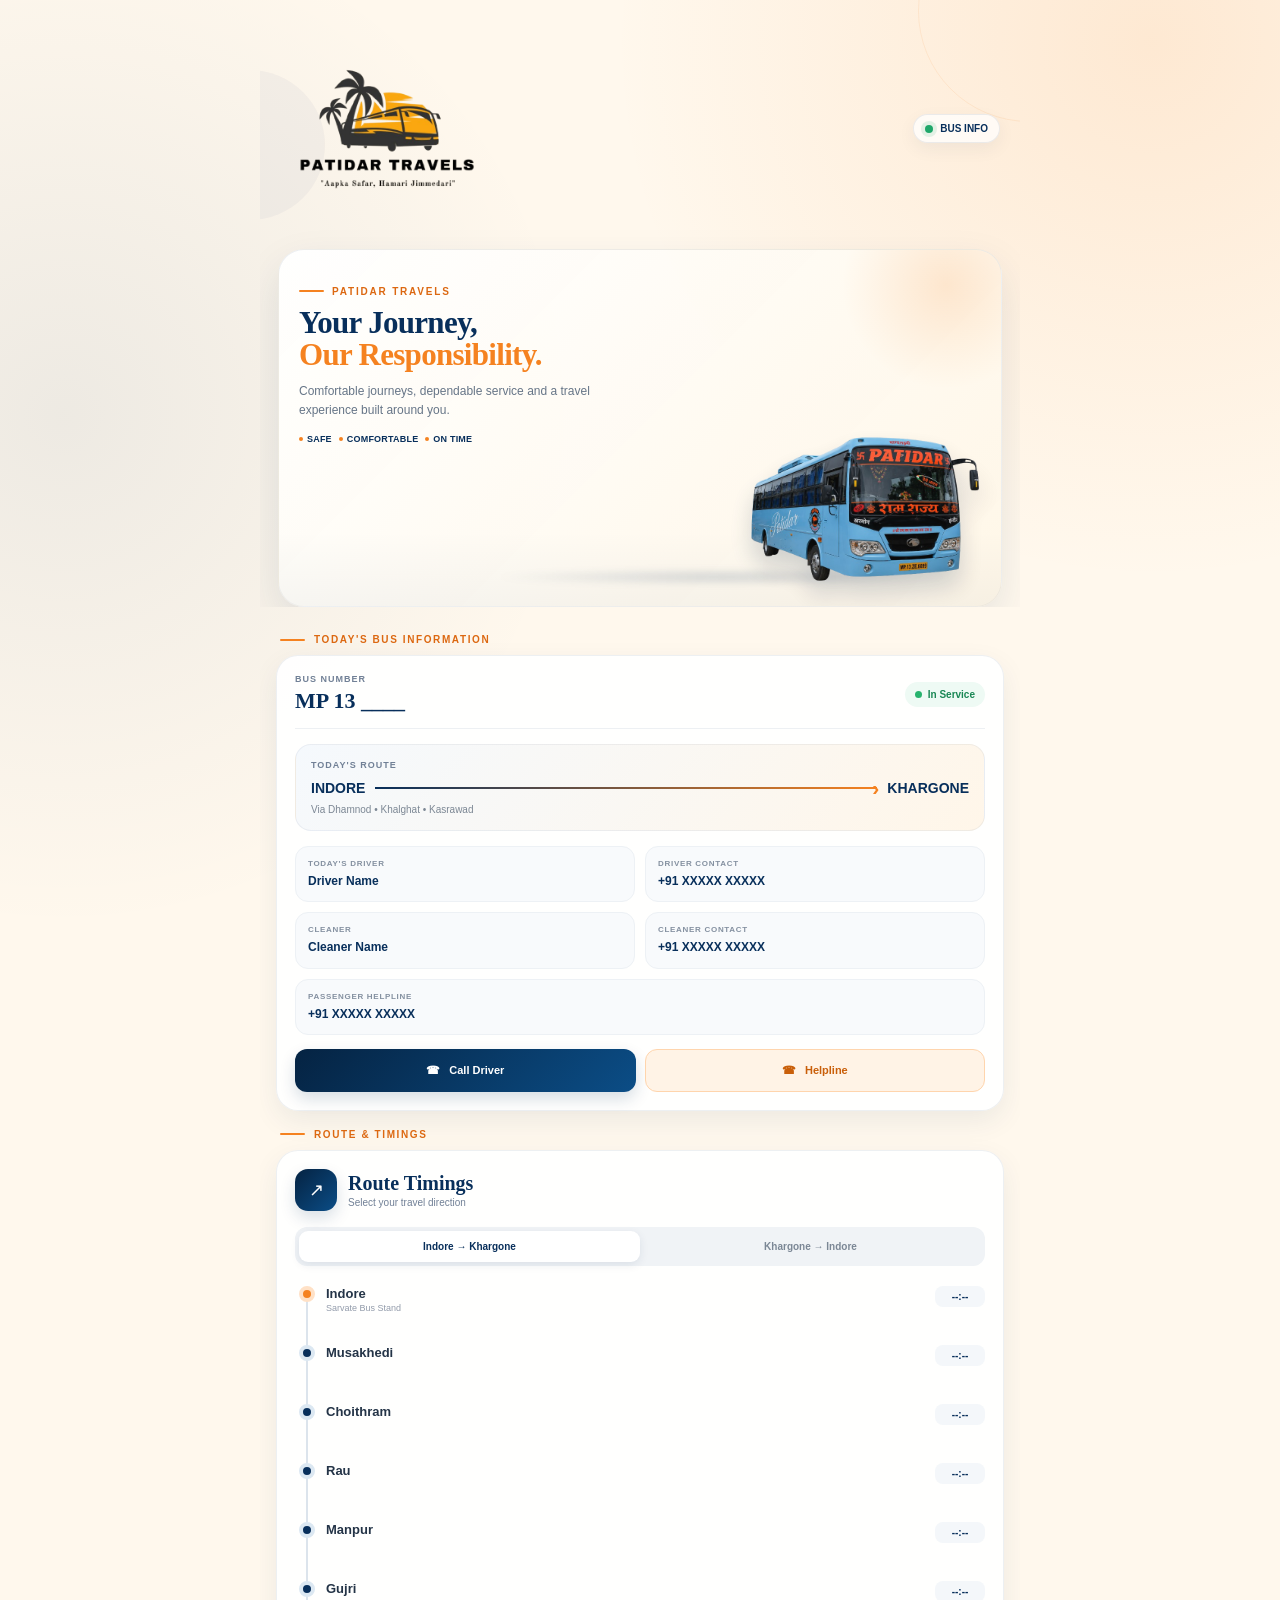
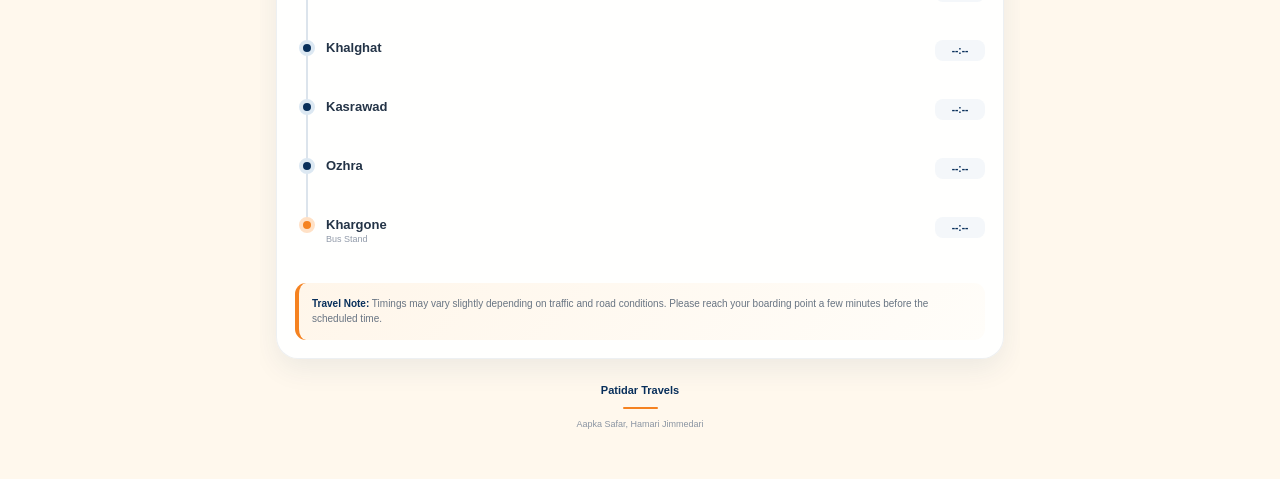
==== commit 179ed26e: "Update bus-info.html" ====
--- a/bus-info.html
+++ b/bus-info.html
@@ -1129,7 +1129,7 @@
         <div class="bus-stage">
 
             <img
-                src="patidar - bus.png"
+            src="patidar-bus.png.png"
                 alt="Patidar Travels Bus"
                 class="hero-bus">
 
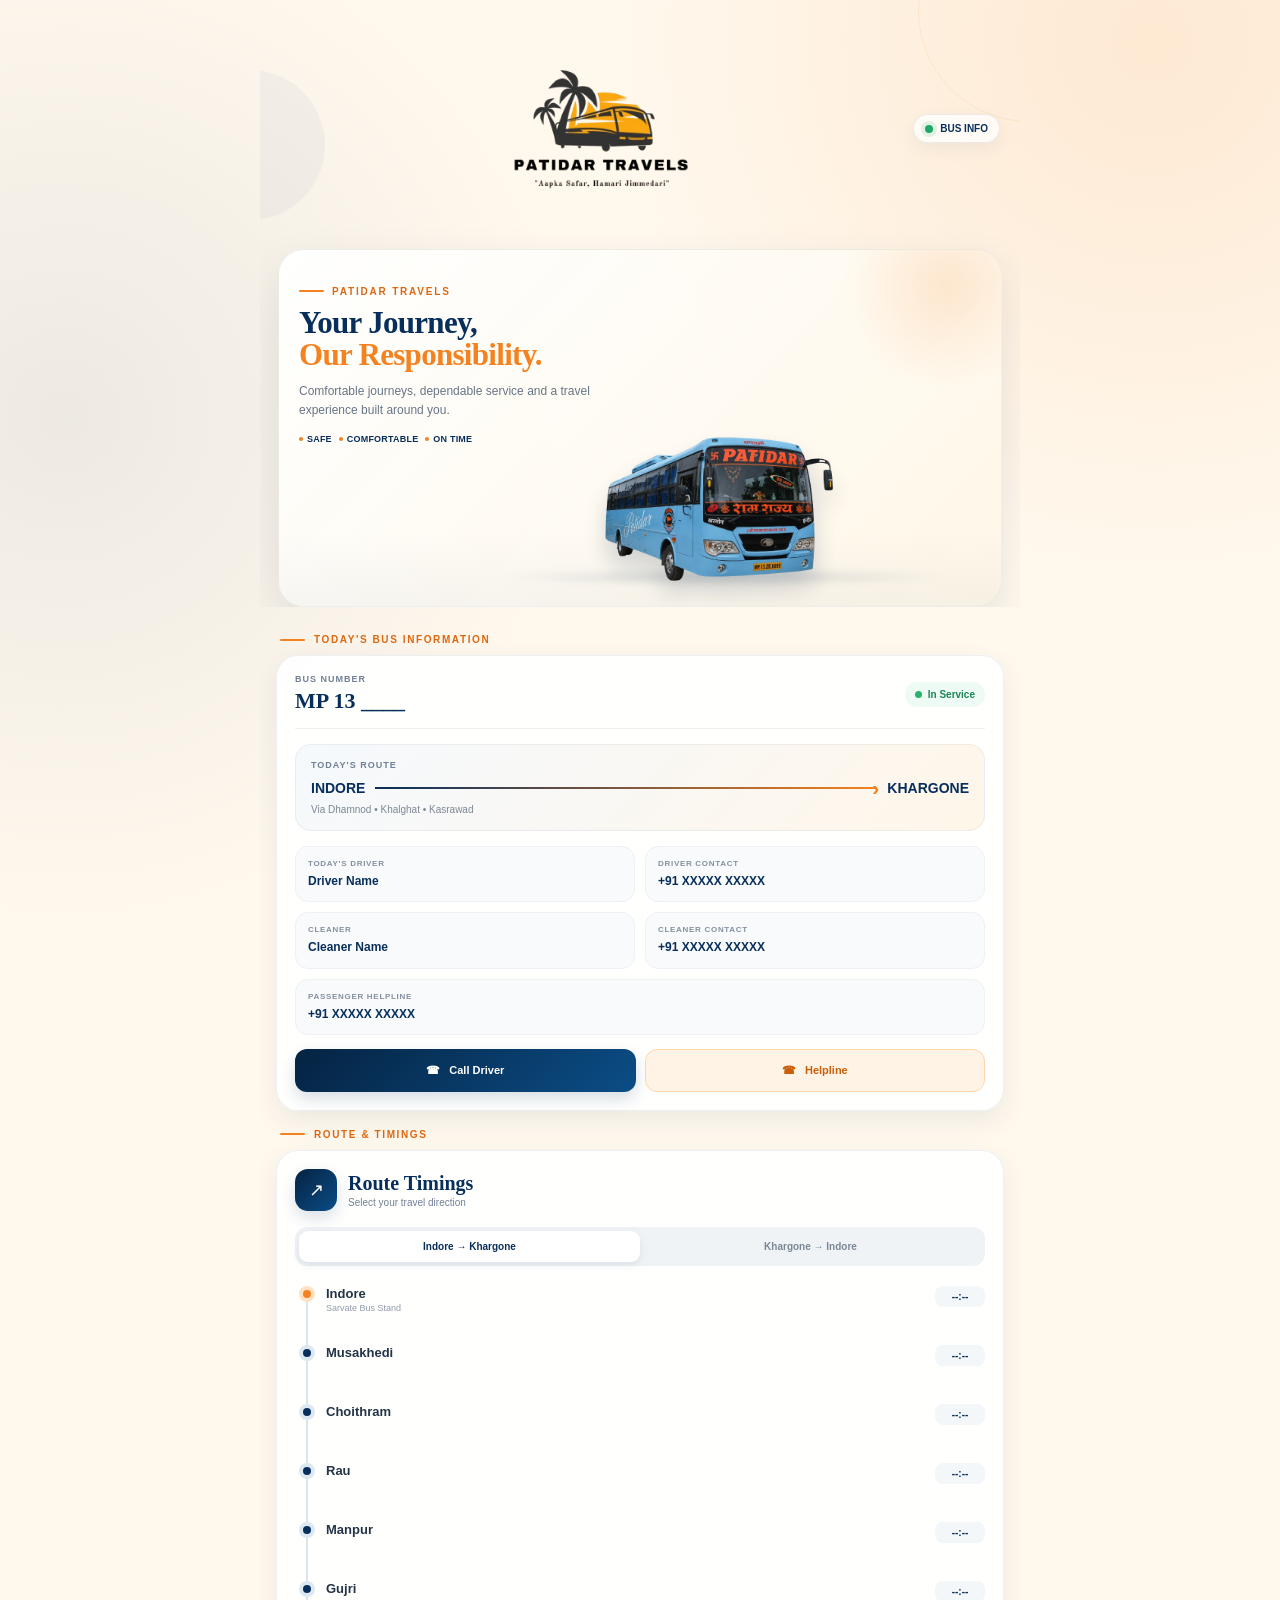
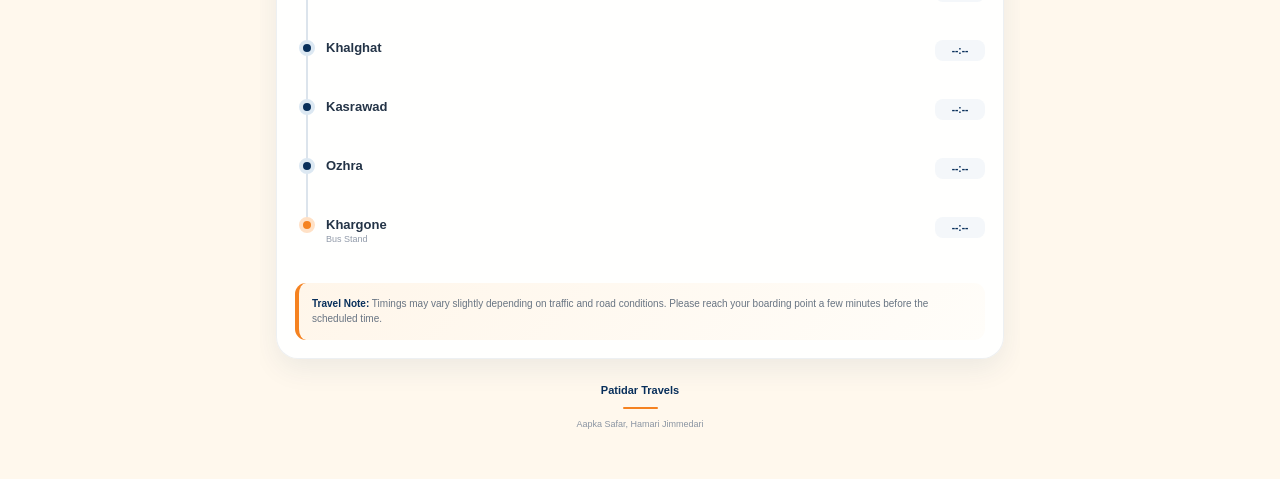
==== commit 78c26c68: "Update bus-info.html" ====
--- a/bus-info.html
+++ b/bus-info.html
@@ -113,6 +113,8 @@
 .logo-wrap{
     display:flex;
     align-items:center;
+   justify-content:center;
+   width:100%;
     min-width:0;
 }
 
@@ -316,7 +318,7 @@
 
     display:flex;
     align-items:flex-end;
-    justify-content:flex-end;
+   justify-content:center;
 }
 
 .hero-bus{
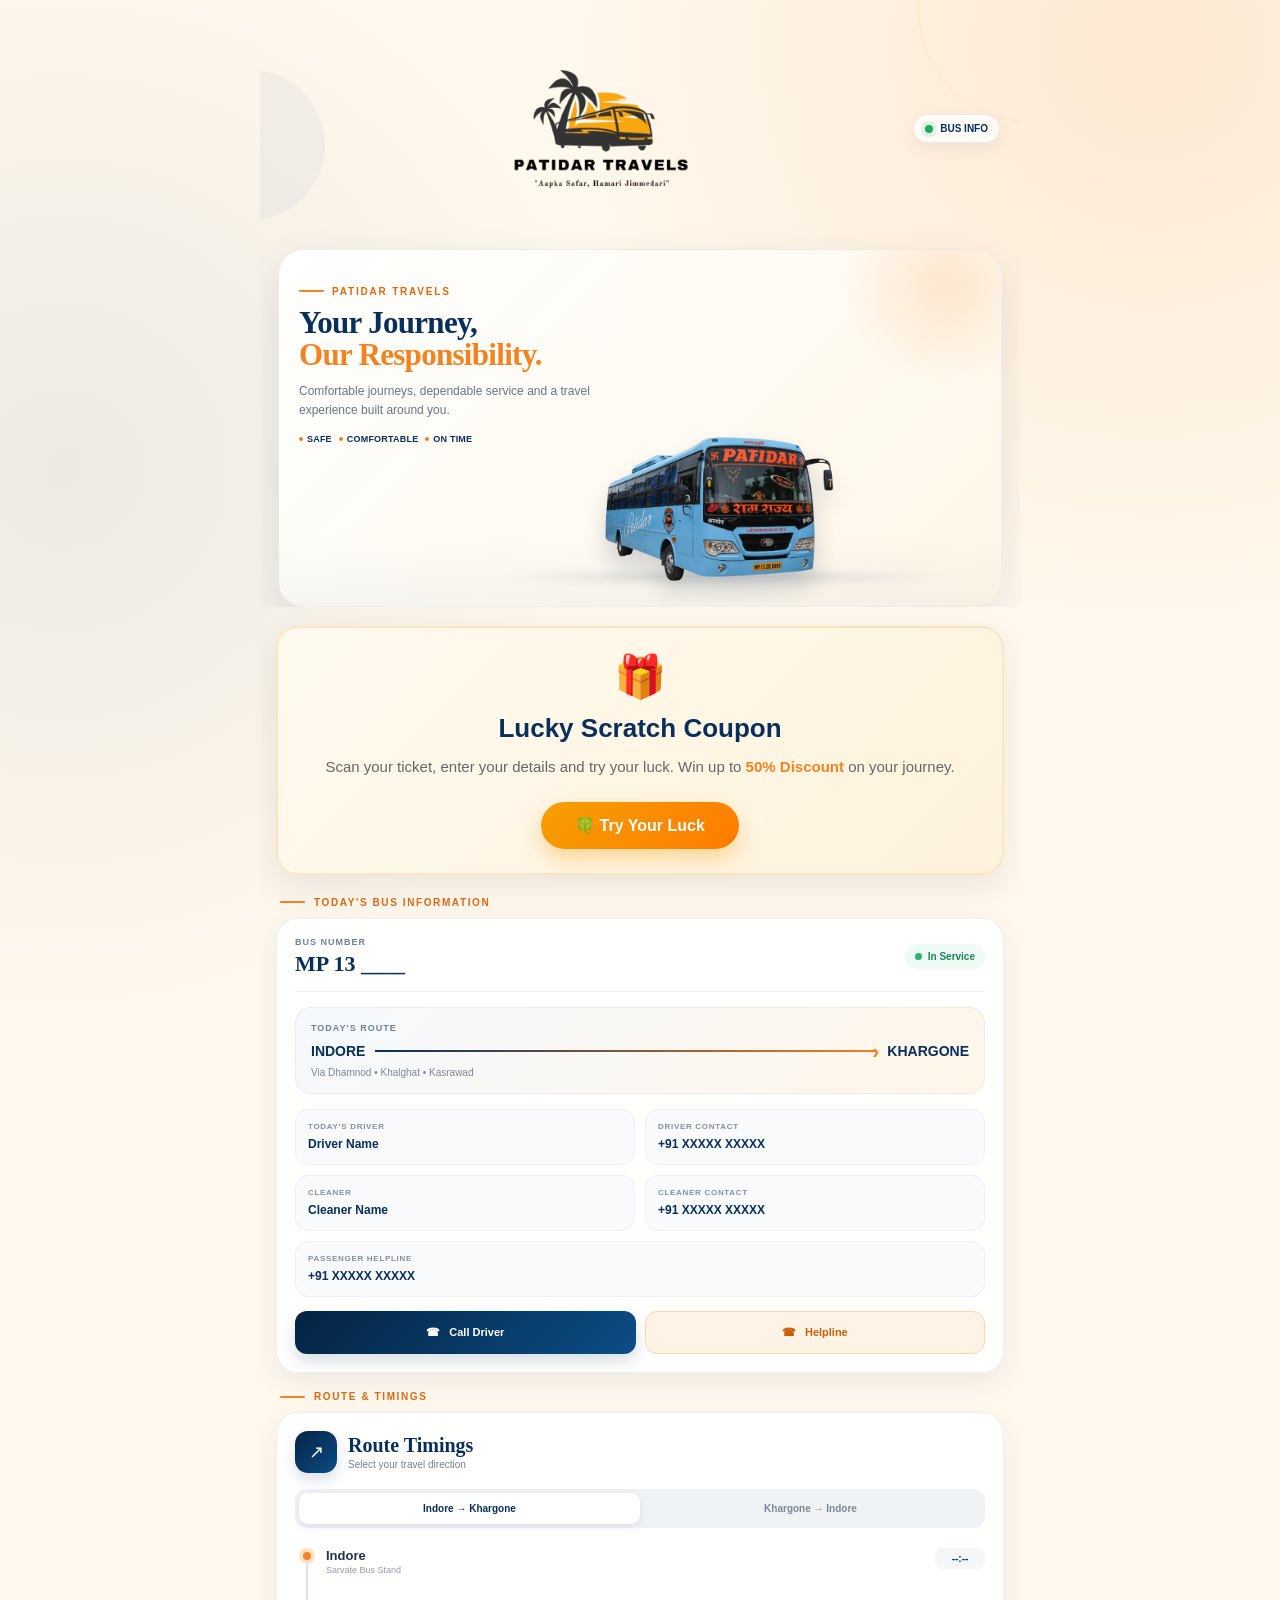
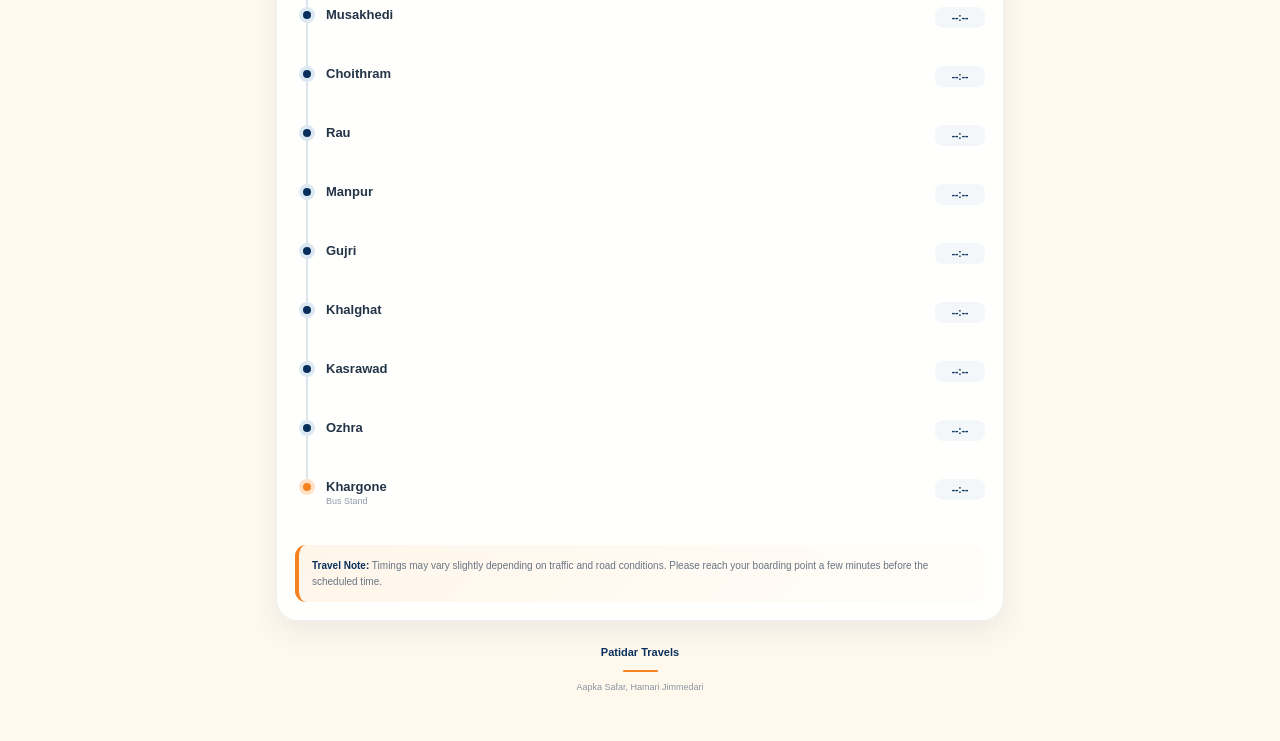
==== commit 19c41d16: "Update bus-info.html" ====
--- a/bus-info.html
+++ b/bus-info.html
@@ -379,7 +379,78 @@
 .content{
     padding:19px 16px 38px;
 }
-
+/* =========================================
+   LUCKY SCRATCH COUPON
+========================================= */
+
+.scratch-box{
+    background:linear-gradient(135deg,#fff9ef,#fff3dc);
+    border:2px solid rgba(240,145,35,.18);
+    border-radius:22px;
+    padding:24px 20px;
+    margin:0 0 22px;
+    text-align:center;
+    box-shadow:0 12px 35px rgba(0,0,0,.08);
+}
+
+.scratch-icon{
+    font-size:42px;
+    margin-bottom:12px;
+}
+
+.scratch-box h2{
+    font-size:26px;
+    color:var(--navy);
+    margin-bottom:10px;
+    font-weight:800;
+}
+
+.scratch-box p{
+    color:#666;
+    font-size:15px;
+    line-height:1.7;
+    margin-bottom:22px;
+}
+
+.scratch-box strong{
+    color:var(--orange);
+}
+
+.scratch-btn{
+    display:inline-block;
+    background:linear-gradient(135deg,#f59f00,#ff7b00);
+    color:#fff;
+    text-decoration:none;
+    padding:14px 34px;
+    border-radius:50px;
+    font-weight:700;
+    font-size:16px;
+    transition:.35s;
+    box-shadow:0 10px 22px rgba(245,159,0,.35);
+}
+
+.scratch-btn:hover{
+    transform:translateY(-3px);
+    box-shadow:0 16px 30px rgba(245,159,0,.45);
+}
+
+@media(max-width:600px){
+
+.scratch-box{
+padding:20px 16px;
+}
+
+.scratch-box h2{
+font-size:22px;
+}
+
+.scratch-btn{
+width:100%;
+padding:15px;
+font-size:17px;
+}
+
+}
 .section-title{
     display:flex;
     align-items:center;
@@ -1149,7 +1220,22 @@
 
 <main class="content">
 
-
+<div class="scratch-box">
+
+    <div class="scratch-icon">🎁</div>
+
+    <h2>Lucky Scratch Coupon</h2>
+
+    <p>
+        Scan your ticket, enter your details and try your luck.
+        Win up to <strong>50% Discount</strong> on your journey.
+    </p>
+
+    <a href="scratch.html" class="scratch-btn">
+        🍀 Try Your Luck
+    </a>
+
+</div>
 <!-- TODAY BUS INFORMATION -->
 
 <div class="section-title">
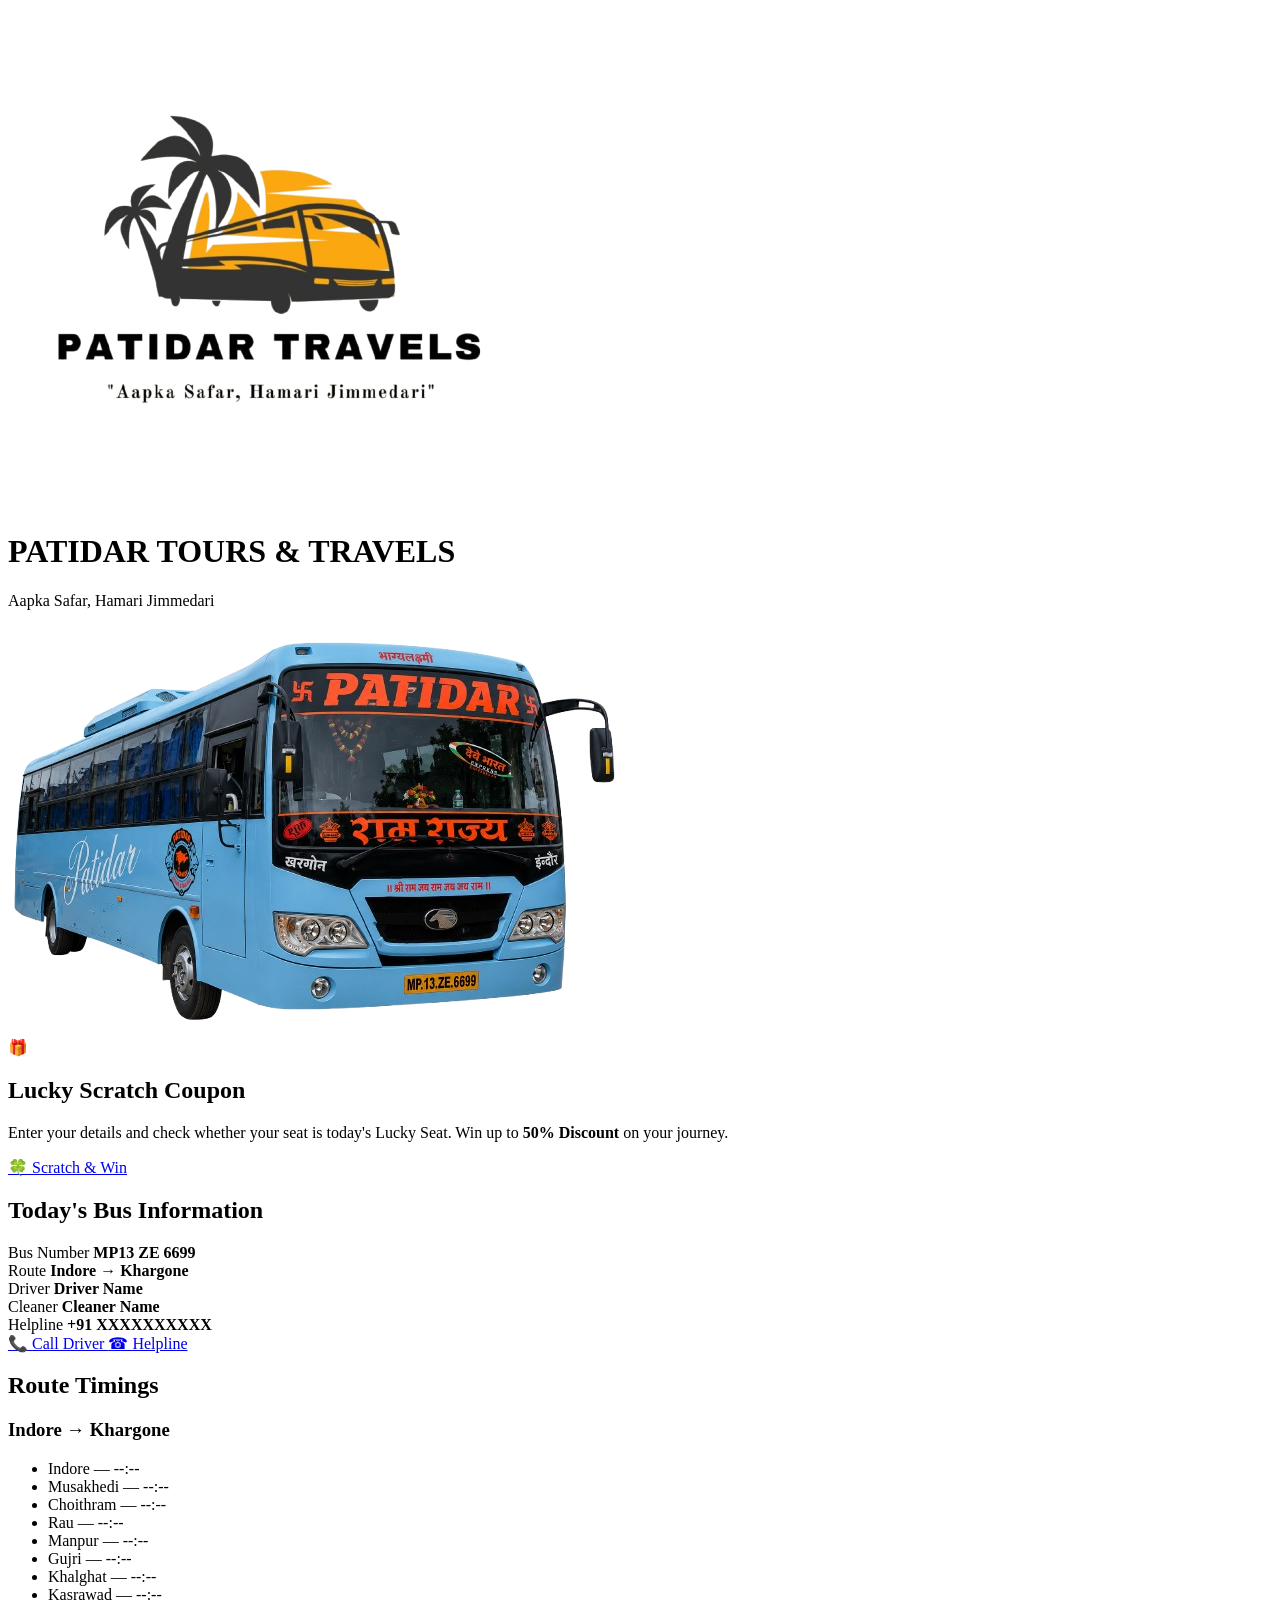
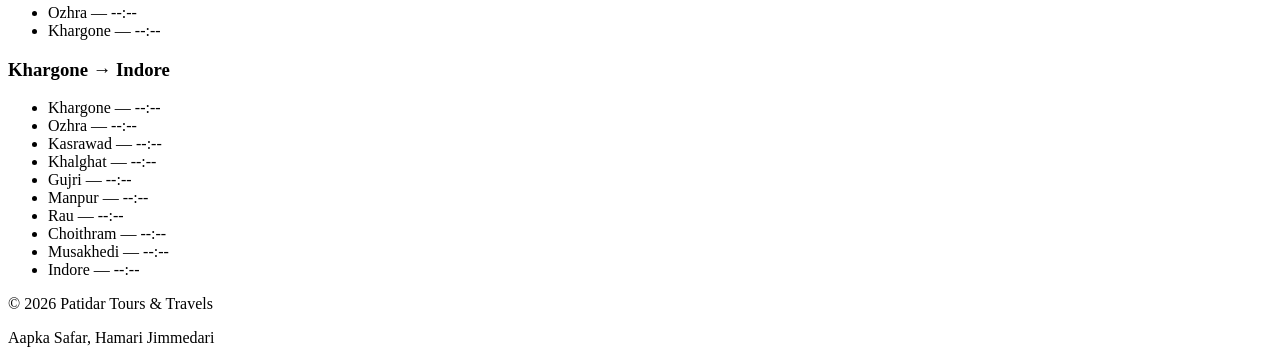
==== commit 26e64e1e: "Update bus-info.html" ====
--- a/bus-info.html
+++ b/bus-info.html
@@ -1,1987 +1,329 @@
 <!DOCTYPE html>
 <html lang="en">
+
 <head>
+
 <meta charset="UTF-8">
-<meta name="viewport" content="width=device-width, initial-scale=1.0">
-<meta name="theme-color" content="#fff8ed">
-
-<title>Patidar Travels | Bus Information</title>
-
-<style>
-
-/* =========================================
-   PATIDAR TRAVELS - PREMIUM BUS INFORMATION
-   ========================================= */
-
-*{
-    margin:0;
-    padding:0;
-    box-sizing:border-box;
-}
-
-:root{
-    --navy:#082f5b;
-    --navy-dark:#052342;
-    --blue:#0b4d86;
-    --orange:#f58220;
-    --orange-dark:#dc6811;
-    --cream:#fff8ed;
-    --cream-dark:#f8ead6;
-    --white:#ffffff;
-    --text:#17283c;
-    --muted:#718096;
-    --line:#eadfce;
-    --green:#1fa76a;
-}
-
-html{
-    scroll-behavior:smooth;
-}
-
-body{
-    font-family:Inter, -apple-system, BlinkMacSystemFont, "Segoe UI",
-                Arial, sans-serif;
-    background:
-        radial-gradient(circle at 90% 2%,
-        rgba(245,130,32,.13),transparent 23%),
-
-        radial-gradient(circle at 5% 20%,
-        rgba(8,47,91,.07),transparent 25%),
-
-        var(--cream);
-
-    color:var(--text);
-    min-height:100vh;
-}
-
-button,
-a{
-    -webkit-tap-highlight-color:transparent;
-}
-
-.page{
-    width:100%;
-    max-width:760px;
-    margin:0 auto;
-    overflow:hidden;
-}
-
-
-/* =========================================
-   TOP BRAND AREA
-   ========================================= */
-
-.top-area{
-    position:relative;
-    padding:22px 18px 0;
-    overflow:hidden;
-}
-
-.top-area::before{
-    content:"";
-    position:absolute;
-    width:220px;
-    height:220px;
-    border:1px solid rgba(245,130,32,.10);
-    border-radius:50%;
-    right:-120px;
-    top:-100px;
-}
-
-.top-area::after{
-    content:"";
-    position:absolute;
-    width:150px;
-    height:150px;
-    border-radius:50%;
-    background:rgba(8,47,91,.035);
-    left:-85px;
-    top:70px;
-}
-
-.brand-header{
-    position:relative;
-    z-index:2;
-
-    display:flex;
-    align-items:center;
-    justify-content:space-between;
-
-    padding:4px 2px 18px;
-}
-
-.logo-wrap{
-    display:flex;
-    align-items:center;
-   justify-content:center;
-   width:100%;
-    min-width:0;
-}
-
-.company-logo{
-    width:205px;
-    max-width:62vw;
-    height:auto;
-    display:block;
-    object-fit:contain;
-}
-
-.service-status{
-    flex-shrink:0;
-
-    display:flex;
-    align-items:center;
-    gap:7px;
-
-    padding:8px 11px;
-
-    background:rgba(255,255,255,.72);
-    border:1px solid rgba(8,47,91,.08);
-    border-radius:50px;
-
-    color:var(--navy);
-    font-size:10px;
-    font-weight:800;
-
-    box-shadow:0 6px 18px rgba(8,47,91,.06);
-}
-
-.status-dot{
-    width:8px;
-    height:8px;
-    border-radius:50%;
-    background:var(--green);
-    box-shadow:0 0 0 4px rgba(31,167,106,.12);
-}
-
-
-/* =========================================
-   HERO
-   ========================================= */
-
-.hero{
-    position:relative;
-    z-index:2;
-
-    min-height:290px;
-
-    background:
-        linear-gradient(
-            135deg,
-            rgba(255,255,255,.96),
-            rgba(255,246,231,.94)
-        );
-
-    border:1px solid rgba(8,47,91,.07);
-    border-radius:26px;
-
-    padding:28px 20px 20px;
-
-    overflow:hidden;
-
-    box-shadow:
-        0 16px 40px rgba(8,47,91,.10);
-}
-
-.hero::before{
-    content:"";
-    position:absolute;
-
-    width:210px;
-    height:210px;
-
-    border-radius:50%;
-
-    background:
-        radial-gradient(
-            circle,
-            rgba(245,130,32,.16),
-            rgba(245,130,32,.03) 55%,
-            transparent 70%
-        );
-
-    right:-50px;
-    top:-70px;
-}
-
-.hero::after{
-    content:"";
-    position:absolute;
-    left:0;
-    right:0;
-    bottom:0;
-    height:75px;
-
-    background:
-        linear-gradient(
-            180deg,
-            transparent,
-            rgba(8,47,91,.035)
-        );
-
-    pointer-events:none;
-}
-
-.hero-copy{
-    position:relative;
-    z-index:3;
-    max-width:390px;
-}
-
-.eyebrow{
-    display:inline-flex;
-    align-items:center;
-    gap:8px;
-
-    margin-bottom:10px;
-
-    color:var(--orange-dark);
-
-    font-size:10px;
-    font-weight:900;
-    letter-spacing:1.8px;
-    text-transform:uppercase;
-}
-
-.eyebrow::before{
-    content:"";
-    width:25px;
-    height:2px;
-    background:var(--orange);
-    border-radius:20px;
-}
-
-.hero h1{
-    color:var(--navy);
-
-    font-family:Georgia, "Times New Roman", serif;
-    font-size:31px;
-    line-height:1.04;
-    letter-spacing:-.7px;
-
-    max-width:330px;
-}
-
-.hero h1 span{
-    color:var(--orange);
-}
-
-.hero-sub{
-    margin-top:11px;
-
-    max-width:310px;
-
-    color:#667587;
-    font-size:12px;
-    line-height:1.55;
-}
-
-.promise-row{
-    display:flex;
-    align-items:center;
-    gap:7px;
-
-    margin-top:15px;
-
-    color:var(--navy);
-
-    font-size:9px;
-    font-weight:800;
-    letter-spacing:.2px;
-}
-
-.promise-row span{
-    display:flex;
-    align-items:center;
-    gap:4px;
-}
-
-.promise-row i{
-    width:4px;
-    height:4px;
-    border-radius:50%;
-    background:var(--orange);
-    display:block;
-}
-
-
-/* =========================================
-   HERO BUS
-   ========================================= */
-
-.bus-stage{
-    position:relative;
-    z-index:2;
-
-    height:150px;
-    margin-top:-8px;
-
-    display:flex;
-    align-items:flex-end;
-   justify-content:center;
-}
-
-.hero-bus{
-    position:relative;
-    z-index:3;
-
-    width:min(390px, 92%);
-    max-height:155px;
-
-    object-fit:contain;
-    object-position:right bottom;
-
-    filter:
-        drop-shadow(0 14px 12px rgba(5,35,66,.18));
-
-    opacity:.96;
-
-    animation:busFloat 4.5s ease-in-out infinite;
-}
-
-.bus-stage::after{
-    content:"";
-    position:absolute;
-
-    width:70%;
-    height:18px;
-
-    right:3%;
-    bottom:0;
-
-    border-radius:50%;
-
-    background:
-        radial-gradient(
-            ellipse,
-            rgba(8,47,91,.16),
-            transparent 68%
-        );
-
-    filter:blur(3px);
-}
-
-@keyframes busFloat{
-    0%,100%{
-        transform:translateY(0);
-    }
-
-    50%{
-        transform:translateY(-5px);
-    }
-}
-
-
-/* =========================================
-   MAIN CONTENT
-   ========================================= */
-
-.content{
-    padding:19px 16px 38px;
-}
-/* =========================================
-   LUCKY SCRATCH COUPON
-========================================= */
-
-.scratch-box{
-    background:linear-gradient(135deg,#fff9ef,#fff3dc);
-    border:2px solid rgba(240,145,35,.18);
-    border-radius:22px;
-    padding:24px 20px;
-    margin:0 0 22px;
-    text-align:center;
-    box-shadow:0 12px 35px rgba(0,0,0,.08);
-}
-
-.scratch-icon{
-    font-size:42px;
-    margin-bottom:12px;
-}
-
-.scratch-box h2{
-    font-size:26px;
-    color:var(--navy);
-    margin-bottom:10px;
-    font-weight:800;
-}
-
-.scratch-box p{
-    color:#666;
-    font-size:15px;
-    line-height:1.7;
-    margin-bottom:22px;
-}
-
-.scratch-box strong{
-    color:var(--orange);
-}
-
-.scratch-btn{
-    display:inline-block;
-    background:linear-gradient(135deg,#f59f00,#ff7b00);
-    color:#fff;
-    text-decoration:none;
-    padding:14px 34px;
-    border-radius:50px;
-    font-weight:700;
-    font-size:16px;
-    transition:.35s;
-    box-shadow:0 10px 22px rgba(245,159,0,.35);
-}
-
-.scratch-btn:hover{
-    transform:translateY(-3px);
-    box-shadow:0 16px 30px rgba(245,159,0,.45);
-}
-
-@media(max-width:600px){
-
-.scratch-box{
-padding:20px 16px;
-}
-
-.scratch-box h2{
-font-size:22px;
-}
-
-.scratch-btn{
-width:100%;
-padding:15px;
-font-size:17px;
-}
-
-}
-.section-title{
-    display:flex;
-    align-items:center;
-    gap:9px;
-
-    margin:8px 4px 10px;
-
-    color:var(--orange-dark);
-
-    font-size:10px;
-    font-weight:900;
-    letter-spacing:1.6px;
-}
-
-.section-title::before{
-    content:"";
-    width:25px;
-    height:2px;
-    border-radius:10px;
-    background:var(--orange);
-}
-
-
-/* =========================================
-   CARDS
-   ========================================= */
-
-.card{
-    background:rgba(255,255,255,.92);
-
-    border:1px solid rgba(8,47,91,.07);
-    border-radius:22px;
-
-    padding:18px;
-
-    margin-bottom:18px;
-
-    box-shadow:
-        0 10px 28px rgba(8,47,91,.075);
-}
-
-
-/* =========================================
-   BUS NUMBER
-   ========================================= */
-
-.bus-head{
-    display:flex;
-    align-items:center;
-    justify-content:space-between;
-    gap:12px;
-
-    padding-bottom:14px;
-
-    border-bottom:1px solid #edf0f3;
-}
-
-.bus-number small{
-    display:block;
-
-    margin-bottom:4px;
-
-    color:var(--muted);
-
-    font-size:9px;
-    font-weight:800;
-    letter-spacing:1px;
-}
-
-.bus-number strong{
-    color:var(--navy);
-
-    font-family:Georgia, "Times New Roman", serif;
-    font-size:22px;
-}
-
-.in-service{
-    display:flex;
-    align-items:center;
-    gap:6px;
-
-    padding:7px 10px;
-
-    border-radius:50px;
-
-    background:#eefaf4;
-    color:#198754;
-
-    font-size:10px;
-    font-weight:800;
-}
-
-.in-service::before{
-    content:"";
-    width:7px;
-    height:7px;
-    border-radius:50%;
-    background:#28b36e;
-}
-
-
-/* =========================================
-   ROUTE BOX
-   ========================================= */
-
-.route-card{
-    margin-top:15px;
-
-    padding:15px;
-
-    border-radius:16px;
-
-    background:
-        linear-gradient(
-            135deg,
-            #f5f9fd,
-            #fff6e9
-        );
-
-    border:1px solid rgba(8,47,91,.055);
-}
-
-.route-label{
-    color:var(--muted);
-
-    font-size:9px;
-    font-weight:800;
-    letter-spacing:1px;
-
-    margin-bottom:10px;
-}
-
-.route-main{
-    display:grid;
-    grid-template-columns:auto 1fr auto;
-    align-items:center;
-    gap:10px;
-
-    color:var(--navy);
-
-    font-size:14px;
-    font-weight:900;
-}
-
-.route-line{
-    position:relative;
-    height:2px;
-
-    background:
-        linear-gradient(
-            90deg,
-            var(--navy),
-            var(--orange)
-        );
-}
-
-.route-line::after{
-    content:"›";
-
-    position:absolute;
-    right:-2px;
-    top:-11px;
-
-    color:var(--orange);
-
-    font-size:21px;
-}
-
-.route-via{
-    margin-top:8px;
-
-    color:#7c8794;
-
-    font-size:10px;
-}
-
-
-/* =========================================
-   STAFF INFO
-   ========================================= */
-
-.staff-grid{
-    display:grid;
-    grid-template-columns:1fr 1fr;
-    gap:10px;
-
-    margin-top:15px;
-}
-
-.info-item{
-    min-width:0;
-
-    padding:12px;
-
-    border-radius:13px;
-
-    background:#f8fafc;
-    border:1px solid #edf1f5;
-}
-
-.info-item.full{
-    grid-column:1 / -1;
-}
-
-.info-item span{
-    display:block;
-
-    margin-bottom:5px;
-
-    color:#8490a0;
-
-    font-size:8px;
-    font-weight:800;
-    letter-spacing:.7px;
-}
-
-.info-item strong{
-    display:block;
-
-    color:var(--navy);
-
-    font-size:12px;
-    line-height:1.35;
-
-    overflow-wrap:anywhere;
-}
-
-
-/* =========================================
-   CALL BUTTONS
-   ========================================= */
-
-.actions{
-    display:grid;
-    grid-template-columns:1fr 1fr;
-    gap:9px;
-
-    margin-top:14px;
-}
-
-.action-btn{
-    display:flex;
-    align-items:center;
-    justify-content:center;
-    gap:7px;
-
-    min-height:43px;
-
-    border-radius:12px;
-
-    text-decoration:none;
-
-    font-size:11px;
-    font-weight:900;
-
-    transition:
-        transform .2s ease,
-        box-shadow .2s ease;
-}
-
-.action-btn:active{
-    transform:scale(.97);
-}
-
-.driver-call{
-    color:white;
-
-    background:
-        linear-gradient(
-            135deg,
-            var(--navy-dark),
-            var(--blue)
-        );
-
-    box-shadow:
-        0 7px 16px rgba(8,47,91,.16);
-}
-
-.helpline-call{
-    color:#c95f0a;
-
-    background:#fff3e6;
-
-    border:1px solid #ffd5ad;
-}
-
-
-/* =========================================
-   ROUTE TIMING HEADER
-   ========================================= */
-
-.timing-head{
-    display:flex;
-    align-items:center;
-    gap:11px;
-
-    margin-bottom:16px;
-}
-
-.timing-icon{
-    width:42px;
-    height:42px;
-
-    flex-shrink:0;
-
-    display:flex;
-    align-items:center;
-    justify-content:center;
-
-    border-radius:13px;
-
-    background:
-        linear-gradient(
-            135deg,
-            var(--navy-dark),
-            var(--blue)
-        );
-
-    color:white;
-
-    font-size:18px;
-
-    box-shadow:
-        0 7px 16px rgba(8,47,91,.15);
-}
-
-.timing-head h2{
-    color:var(--navy);
-
-    font-family:Georgia, "Times New Roman", serif;
-
-    font-size:20px;
-}
-
-.timing-head p{
-    margin-top:2px;
-
-    color:var(--muted);
-
-    font-size:10px;
-}
-
-
-/* =========================================
-   ROUTE TABS
-   ========================================= */
-
-.tabs{
-    display:flex;
-
-    padding:4px;
-
-    margin-bottom:20px;
-
-    background:#f0f3f6;
-
-    border-radius:12px;
-}
-
-.tab{
-    width:50%;
-
-    border:none;
-    outline:none;
-
-    padding:10px 5px;
-
-    border-radius:9px;
-
-    background:transparent;
-
-    color:#7b8795;
-
-    font-size:10px;
-    font-weight:900;
-
-    cursor:pointer;
-}
-
-.tab.active{
-    background:white;
-    color:var(--navy);
-
-    box-shadow:
-        0 3px 10px rgba(8,47,91,.09);
-}
-
-
-/* =========================================
-   ROUTE TIMELINE
-   ========================================= */
-
-.route-panel{
-    display:none;
-}
-
-.route-panel.active{
-    display:block;
-}
-
-.timeline{
-    position:relative;
-    padding-left:4px;
-}
-
-.stop{
-    position:relative;
-
-    display:grid;
-    grid-template-columns:27px 1fr auto;
-    align-items:start;
-
-    min-height:59px;
-}
-
-.stop:not(:last-child)::before{
-    content:"";
-
-    position:absolute;
-
-    left:7px;
-    top:15px;
-
-    width:2px;
-    height:calc(100% - 1px);
-
-    background:#dce4ec;
-}
-
-.stop-dot{
-    position:relative;
-    z-index:2;
-
-    width:16px;
-    height:16px;
-
-    border-radius:50%;
-
-    background:var(--navy);
-    border:4px solid #dce8f2;
-}
-
-.stop:first-child .stop-dot,
-.stop:last-child .stop-dot{
-    background:var(--orange);
-    border-color:#ffe1c6;
-}
-
-.stop-details{
-    padding-right:7px;
-}
-
-.stop-details strong{
-    display:block;
-
-    color:#243447;
-
-    font-size:13px;
-}
-
-.stop-details small{
-    display:block;
-
-    margin-top:2px;
-
-    color:#929baa;
-
-    font-size:9px;
-}
-
-.stop-time{
-    min-width:50px;
-
-    padding:5px 7px;
-
-    text-align:center;
-
-    border-radius:8px;
-
-    background:#f4f7fa;
-
-    color:var(--navy);
-
-    font-size:10px;
-    font-weight:900;
-}
-
-
-/* =========================================
-   TRAVEL NOTE
-   ========================================= */
-
-.travel-note{
-    margin-top:7px;
-
-    padding:13px;
-
-    border-radius:11px;
-
-    border-left:4px solid var(--orange);
-
-    background:
-        linear-gradient(
-            135deg,
-            #fff6ea,
-            #fffdf9
-        );
-
-    color:#687482;
-
-    font-size:10px;
-    line-height:1.55;
-}
-
-.travel-note strong{
-    color:var(--navy);
-}
-
-
-/* =========================================
-   FOOTER
-   ========================================= */
-
-.footer{
-    padding:4px 15px 8px;
-
-    text-align:center;
-
-    color:#8a94a2;
-
-    font-size:9px;
-    line-height:1.7;
-}
-
-.footer strong{
-    color:var(--navy);
-    font-size:11px;
-}
-
-.footer-line{
-    width:35px;
-    height:2px;
-
-    margin:8px auto;
-
-    border-radius:10px;
-
-    background:var(--orange);
-}
-
-
-/* =========================================
-   MOBILE
-   ========================================= */
-
-@media(max-width:480px){
-
-    .top-area{
-        padding:16px 11px 0;
-    }
-
-    .brand-header{
-        padding:2px 4px 13px;
-    }
-
-    .company-logo{
-        width:175px;
-        max-width:61vw;
-    }
-
-    .service-status{
-        padding:7px 9px;
-        font-size:9px;
-    }
-
-    .hero{
-        min-height:278px;
-
-        padding:
-            24px 16px 15px;
-
-        border-radius:22px;
-    }
-
-    .hero h1{
-        font-size:27px;
-        max-width:290px;
-    }
-
-    .hero-sub{
-        font-size:11px;
-        max-width:270px;
-    }
-
-    .promise-row{
-        font-size:8px;
-        gap:5px;
-    }
-
-    .bus-stage{
-        height:145px;
-        margin-top:-4px;
-    }
-
-    .hero-bus{
-        width:96%;
-        max-height:145px;
-    }
-
-    .content{
-        padding:16px 11px 32px;
-    }
-
-    .card{
-        padding:15px;
-        border-radius:18px;
-    }
-
-    .bus-number strong{
-        font-size:20px;
-    }
-
-    .route-main{
-        font-size:12px;
-    }
-
-    .staff-grid{
-        gap:8px;
-    }
-
-    .info-item{
-        padding:10px;
-    }
-
-    .info-item strong{
-        font-size:11px;
-    }
-
-    .action-btn{
-        min-height:41px;
-        font-size:10px;
-    }
-}
-
-
-/* =========================================
-   SMALL PHONES
-   ========================================= */
-
-@media(max-width:350px){
-
-    .company-logo{
-        width:150px;
-    }
-
-    .service-status{
-        font-size:8px;
-    }
-
-    .hero h1{
-        font-size:24px;
-    }
-
-    .staff-grid{
-        grid-template-columns:1fr;
-    }
-
-    .info-item.full{
-        grid-column:auto;
-    }
-
-    .actions{
-        grid-template-columns:1fr;
-    }
-}
-
-</style>
+
+<meta name="viewport"
+content="width=device-width, initial-scale=1.0">
+
+<title>
+Patidar Tours & Travels
+</title>
+
+<link rel="stylesheet" href="style.css">
+
+<link
+href="https://fonts.googleapis.com/css2?family=Poppins:wght@300;400;500;600;700;800&display=swap"
+rel="stylesheet">
+
+<link
+rel="stylesheet"
+href="https://cdnjs.cloudflare.com/ajax/libs/font-awesome/6.6.0/css/all.min.css">
+
 </head>
 
-
 <body>
 
-<div class="page">
-
-
-<!-- ======================================
-     TOP BRAND + HERO
-     ====================================== -->
-
-<div class="top-area">
-
-    <div class="brand-header">
-
-        <div class="logo-wrap">
-            <img
-                src="patidar-logo.png.png"
-                alt="Patidar Travels"
-                class="company-logo">
-        </div>
-
-        <div class="service-status">
-            <span class="status-dot"></span>
-            BUS INFO
-        </div>
-
-    </div>
-
-
-    <section class="hero">
-
-        <div class="hero-copy">
-
-            <div class="eyebrow">
-                Patidar Travels
-            </div>
-
-            <h1>
-                Your Journey,<br>
-                <span>Our Responsibility.</span>
-            </h1>
-
-            <p class="hero-sub">
-                Comfortable journeys, dependable service
-                and a travel experience built around you.
-            </p>
-
-            <div class="promise-row">
-
-                <span>
-                    <i></i>
-                    SAFE
-                </span>
-
-                <span>
-                    <i></i>
-                    COMFORTABLE
-                </span>
-
-                <span>
-                    <i></i>
-                    ON TIME
-                </span>
-
-            </div>
-
-        </div>
-
-
-        <div class="bus-stage">
-
-            <img
-            src="patidar-bus.png.png"
-                alt="Patidar Travels Bus"
-                class="hero-bus">
-
-        </div>
-
-    </section>
-
-</div>
-
-
-
-<!-- ======================================
-     MAIN CONTENT
-     ====================================== -->
-
-<main class="content">
-
-<div class="scratch-box">
-
-    <div class="scratch-icon">🎁</div>
-
-    <h2>Lucky Scratch Coupon</h2>
-
-    <p>
-        Scan your ticket, enter your details and try your luck.
-        Win up to <strong>50% Discount</strong> on your journey.
-    </p>
-
-    <a href="scratch.html" class="scratch-btn">
-        🍀 Try Your Luck
-    </a>
-
-</div>
-<!-- TODAY BUS INFORMATION -->
-
-<div class="section-title">
-    TODAY'S BUS INFORMATION
-</div>
-
-
-<section class="card">
-
-    <div class="bus-head">
-
-        <div class="bus-number">
-
-            <small>BUS NUMBER</small>
-
-            <strong>
-                MP 13 ____
-            </strong>
-
-        </div>
-
-
-        <div class="in-service">
-            In Service
-        </div>
-
-    </div>
-
-
-
-    <!-- ROUTE -->
-
-    <div class="route-card">
-
-        <div class="route-label">
-            TODAY'S ROUTE
-        </div>
-
-        <div class="route-main">
-
-            <span>INDORE</span>
-
-            <div class="route-line"></div>
-
-            <span>KHARGONE</span>
-
-        </div>
-
-        <div class="route-via">
-            Via Dhamnod • Khalghat • Kasrawad
-        </div>
-
-    </div>
-
-
-
-    <!-- STAFF DETAILS -->
-
-    <div class="staff-grid">
-
-
-        <div class="info-item">
-
-            <span>
-                TODAY'S DRIVER
-            </span>
-
-            <strong>
-                Driver Name
-            </strong>
-
-        </div>
-
-
-        <div class="info-item">
-
-            <span>
-                DRIVER CONTACT
-            </span>
-
-            <strong>
-                +91 XXXXX XXXXX
-            </strong>
-
-        </div>
-
-
-        <div class="info-item">
-
-            <span>
-                CLEANER
-            </span>
-
-            <strong>
-                Cleaner Name
-            </strong>
-
-        </div>
-
-
-        <div class="info-item">
-
-            <span>
-                CLEANER CONTACT
-            </span>
-
-            <strong>
-                +91 XXXXX XXXXX
-            </strong>
-
-        </div>
-
-
-        <div class="info-item full">
-
-            <span>
-                PASSENGER HELPLINE
-            </span>
-
-            <strong>
-                +91 XXXXX XXXXX
-            </strong>
-
-        </div>
-
-    </div>
-
-
-
-    <!-- CALL BUTTONS -->
-
-    <div class="actions">
-
-        <a
-            class="action-btn driver-call"
-            href="tel:+91XXXXXXXXXX">
-
-            ☎ &nbsp; Call Driver
-
-        </a>
-
-
-        <a
-            class="action-btn helpline-call"
-            href="tel:+91XXXXXXXXXX">
-
-            ☎ &nbsp; Helpline
-
-        </a>
-
-    </div>
+<div class="container">
+
+<header class="hero">
+
+<div class="logo-section">
+
+<img
+src="patidar-logo.png.png"
+class="logo">
+
+<h1>
+
+PATIDAR TOURS
+
+<span>& TRAVELS</span>
+
+</h1>
+
+<p>
+
+Aapka Safar,
+Hamari Jimmedari
+
+</p>
+
+</div>
+
+<div class="bus-section">
+
+<img
+src="patidar-bus.png.png"
+class="bus">
+
+</div>
+
+</header>
+<!-- ===========================
+     LUCKY SCRATCH SECTION
+=========================== -->
+
+<section class="scratch-card">
+
+<div class="gift-icon">
+
+🎁
+
+</div>
+
+<h2>
+
+Lucky Scratch Coupon
+
+</h2>
+
+<p>
+
+Enter your details and check whether
+your seat is today's Lucky Seat.
+
+Win up to
+
+<strong>50% Discount</strong>
+
+on your journey.
+
+</p>
+
+<a
+href="scratch.html"
+class="scratch-btn">
+
+🍀 Scratch & Win
+
+</a>
 
 </section>
 
 
 
-<!-- ======================================
-     ROUTE TIMINGS
-     ====================================== -->
-
-<div class="section-title">
-    ROUTE &amp; TIMINGS
-</div>
-
-
-<section class="card">
-
-
-    <div class="timing-head">
-
-        <div class="timing-icon">
-            ↗
-        </div>
-
-
-        <div>
-
-            <h2>
-                Route Timings
-            </h2>
-
-            <p>
-                Select your travel direction
-            </p>
-
-        </div>
-
-    </div>
-
-
-
-    <!-- DIRECTION TABS -->
-
-    <div class="tabs">
-
-
-        <button
-            class="tab active"
-            onclick="showRoute('indoreRoute',this)">
-
-            Indore → Khargone
-
-        </button>
-
-
-        <button
-            class="tab"
-            onclick="showRoute('khargoneRoute',this)">
-
-            Khargone → Indore
-
-        </button>
-
-
-    </div>
-
-
-
-    <!-- ==================================
-         INDORE TO KHARGONE
-         ================================== -->
-
-    <div
-        id="indoreRoute"
-        class="route-panel active">
-
-
-        <div class="timeline">
-
-
-            <div class="stop">
-
-                <div class="stop-dot"></div>
-
-                <div class="stop-details">
-
-                    <strong>
-                        Indore
-                    </strong>
-
-                    <small>
-                        Sarvate Bus Stand
-                    </small>
-
-                </div>
-
-                <div class="stop-time">
-                    --:--
-                </div>
-
-            </div>
-
-
-
-            <div class="stop">
-
-                <div class="stop-dot"></div>
-
-                <div class="stop-details">
-
-                    <strong>
-                        Musakhedi
-                    </strong>
-
-                </div>
-
-                <div class="stop-time">
-                    --:--
-                </div>
-
-            </div>
-
-
-
-            <div class="stop">
-
-                <div class="stop-dot"></div>
-
-                <div class="stop-details">
-
-                    <strong>
-                        Choithram
-                    </strong>
-
-                </div>
-
-                <div class="stop-time">
-                    --:--
-                </div>
-
-            </div>
-
-
-
-            <div class="stop">
-
-                <div class="stop-dot"></div>
-
-                <div class="stop-details">
-
-                    <strong>
-                        Rau
-                    </strong>
-
-                </div>
-
-                <div class="stop-time">
-                    --:--
-                </div>
-
-            </div>
-
-
-
-            <div class="stop">
-
-                <div class="stop-dot"></div>
-
-                <div class="stop-details">
-
-                    <strong>
-                        Manpur
-                    </strong>
-
-                </div>
-
-                <div class="stop-time">
-                    --:--
-                </div>
-
-            </div>
-
-
-
-            <div class="stop">
-
-                <div class="stop-dot"></div>
-
-                <div class="stop-details">
-
-                    <strong>
-                        Gujri
-                    </strong>
-
-                </div>
-
-                <div class="stop-time">
-                    --:--
-                </div>
-
-            </div>
-
-
-
-            <div class="stop">
-
-                <div class="stop-dot"></div>
-
-                <div class="stop-details">
-
-                    <strong>
-                        Khalghat
-                    </strong>
-
-                </div>
-
-                <div class="stop-time">
-                    --:--
-                </div>
-
-            </div>
-
-
-
-            <div class="stop">
-
-                <div class="stop-dot"></div>
-
-                <div class="stop-details">
-
-                    <strong>
-                        Kasrawad
-                    </strong>
-
-                </div>
-
-                <div class="stop-time">
-                    --:--
-                </div>
-
-            </div>
-
-
-
-            <div class="stop">
-
-                <div class="stop-dot"></div>
-
-                <div class="stop-details">
-
-                    <strong>
-                        Ozhra
-                    </strong>
-
-                </div>
-
-                <div class="stop-time">
-                    --:--
-                </div>
-
-            </div>
-
-
-
-            <div class="stop">
-
-                <div class="stop-dot"></div>
-
-                <div class="stop-details">
-
-                    <strong>
-                        Khargone
-                    </strong>
-
-                    <small>
-                        Bus Stand
-                    </small>
-
-                </div>
-
-                <div class="stop-time">
-                    --:--
-                </div>
-
-            </div>
-
-
-        </div>
-
-    </div>
-
-
-
-    <!-- ==================================
-         KHARGONE TO INDORE
-         ================================== -->
-
-    <div
-        id="khargoneRoute"
-        class="route-panel">
-
-
-        <div class="timeline">
-
-
-            <div class="stop">
-
-                <div class="stop-dot"></div>
-
-                <div class="stop-details">
-
-                    <strong>
-                        Khargone
-                    </strong>
-
-                    <small>
-                        Bus Stand
-                    </small>
-
-                </div>
-
-                <div class="stop-time">
-                    --:--
-                </div>
-
-            </div>
-
-
-
-            <div class="stop">
-
-                <div class="stop-dot"></div>
-
-                <div class="stop-details">
-
-                    <strong>
-                        Ozhra
-                    </strong>
-
-                </div>
-
-                <div class="stop-time">
-                    --:--
-                </div>
-
-            </div>
-
-
-
-            <div class="stop">
-
-                <div class="stop-dot"></div>
-
-                <div class="stop-details">
-
-                    <strong>
-                        Kasrawad
-                    </strong>
-
-                </div>
-
-                <div class="stop-time">
-                    --:--
-                </div>
-
-            </div>
-
-
-
-            <div class="stop">
-
-                <div class="stop-dot"></div>
-
-                <div class="stop-details">
-
-                    <strong>
-                        Khalghat
-                    </strong>
-
-                </div>
-
-                <div class="stop-time">
-                    --:--
-                </div>
-
-            </div>
-
-
-
-            <div class="stop">
-
-                <div class="stop-dot"></div>
-
-                <div class="stop-details">
-
-                    <strong>
-                        Gujri
-                    </strong>
-
-                </div>
-
-                <div class="stop-time">
-                    --:--
-                </div>
-
-            </div>
-
-
-
-            <div class="stop">
-
-                <div class="stop-dot"></div>
-
-                <div class="stop-details">
-
-                    <strong>
-                        Manpur
-                    </strong>
-
-                </div>
-
-                <div class="stop-time">
-                    --:--
-                </div>
-
-            </div>
-
-
-
-            <div class="stop">
-
-                <div class="stop-dot"></div>
-
-                <div class="stop-details">
-
-                    <strong>
-                        Rau
-                    </strong>
-
-                </div>
-
-                <div class="stop-time">
-                    --:--
-                </div>
-
-            </div>
-
-
-
-            <div class="stop">
-
-                <div class="stop-dot"></div>
-
-                <div class="stop-details">
-
-                    <strong>
-                        Choithram
-                    </strong>
-
-                </div>
-
-                <div class="stop-time">
-                    --:--
-                </div>
-
-            </div>
-
-
-
-            <div class="stop">
-
-                <div class="stop-dot"></div>
-
-                <div class="stop-details">
-
-                    <strong>
-                        Musakhedi
-                    </strong>
-
-                </div>
-
-                <div class="stop-time">
-                    --:--
-                </div>
-
-            </div>
-
-
-
-            <div class="stop">
-
-                <div class="stop-dot"></div>
-
-                <div class="stop-details">
-
-                    <strong>
-                        Indore
-                    </strong>
-
-                    <small>
-                        Sarvate Bus Stand
-                    </small>
-
-                </div>
-
-                <div class="stop-time">
-                    --:--
-                </div>
-
-            </div>
-
-
-        </div>
-
-    </div>
-
-
-
-    <!-- TRAVEL NOTE -->
-
-    <div class="travel-note">
-
-        <strong>Travel Note:</strong>
-
-        Timings may vary slightly depending on
-        traffic and road conditions.
-        Please reach your boarding point a few
-        minutes before the scheduled time.
-
-    </div>
-
+<!-- ===========================
+     TODAY BUS INFORMATION
+=========================== -->
+
+<section class="bus-info">
+
+<h2>
+
+Today's Bus Information
+
+</h2>
+
+<div class="info-card">
+
+<div class="row">
+
+<span>
+
+Bus Number
+
+</span>
+
+<strong>
+
+MP13 ZE 6699
+
+</strong>
+
+</div>
+
+<div class="row">
+
+<span>
+
+Route
+
+</span>
+
+<strong>
+
+Indore → Khargone
+
+</strong>
+
+</div>
+
+<div class="row">
+
+<span>
+
+Driver
+
+</span>
+
+<strong>
+
+Driver Name
+
+</strong>
+
+</div>
+
+<div class="row">
+
+<span>
+
+Cleaner
+
+</span>
+
+<strong>
+
+Cleaner Name
+
+</strong>
+
+</div>
+
+<div class="row">
+
+<span>
+
+Helpline
+
+</span>
+
+<strong>
+
++91 XXXXXXXXXX
+
+</strong>
+
+</div>
+
+<div class="buttons">
+
+<a
+href="tel:+91XXXXXXXXXX"
+class="call-btn">
+
+📞 Call Driver
+
+</a>
+
+<a
+href="tel:+91XXXXXXXXXX"
+class="help-btn">
+
+☎ Helpline
+
+</a>
+
+</div>
+
+</div>
 
 </section>
-
-
-
-<!-- ======================================
-     FOOTER
-     ====================================== -->
-
-<footer class="footer">
-
-    <strong>
-        Patidar Travels
-    </strong>
-
-    <div class="footer-line"></div>
-
-    Aapka Safar, Hamari Jimmedari
+<!-- ===========================
+     ROUTE TIMING
+=========================== -->
+
+<section class="route-section">
+
+<h2>
+
+Route Timings
+
+</h2>
+
+<div class="route-card">
+
+<h3>
+
+Indore → Khargone
+
+</h3>
+
+<ul>
+
+<li>Indore — --:--</li>
+
+<li>Musakhedi — --:--</li>
+
+<li>Choithram — --:--</li>
+
+<li>Rau — --:--</li>
+
+<li>Manpur — --:--</li>
+
+<li>Gujri — --:--</li>
+
+<li>Khalghat — --:--</li>
+
+<li>Kasrawad — --:--</li>
+
+<li>Ozhra — --:--</li>
+
+<li>Khargone — --:--</li>
+
+</ul>
+
+</div>
+
+<div class="route-card">
+
+<h3>
+
+Khargone → Indore
+
+</h3>
+
+<ul>
+
+<li>Khargone — --:--</li>
+
+<li>Ozhra — --:--</li>
+
+<li>Kasrawad — --:--</li>
+
+<li>Khalghat — --:--</li>
+
+<li>Gujri — --:--</li>
+
+<li>Manpur — --:--</li>
+
+<li>Rau — --:--</li>
+
+<li>Choithram — --:--</li>
+
+<li>Musakhedi — --:--</li>
+
+<li>Indore — --:--</li>
+
+</ul>
+
+</div>
+
+</section>
+
+<footer>
+
+<p>
+
+© 2026 Patidar Tours & Travels
+
+</p>
+
+<p>
+
+Aapka Safar, Hamari Jimmedari
+
+</p>
 
 </footer>
 
-
-</main>
-
-</div>
-
-
-
-<!-- ======================================
-     JAVASCRIPT
-     ====================================== -->
-
-<script>
-
-function showRoute(routeId, button){
-
-    document
-        .querySelectorAll(".route-panel")
-        .forEach(function(panel){
-
-            panel.classList.remove("active");
-
-        });
-
-
-    document
-        .querySelectorAll(".tab")
-        .forEach(function(tab){
-
-            tab.classList.remove("active");
-
-        });
-
-
-    document
-        .getElementById(routeId)
-        .classList.add("active");
-
-
-    button.classList.add("active");
-
-}
-
-</script>
-
+</div>
+
+<script src="script.js"></script>
 
 </body>
+
 </html>
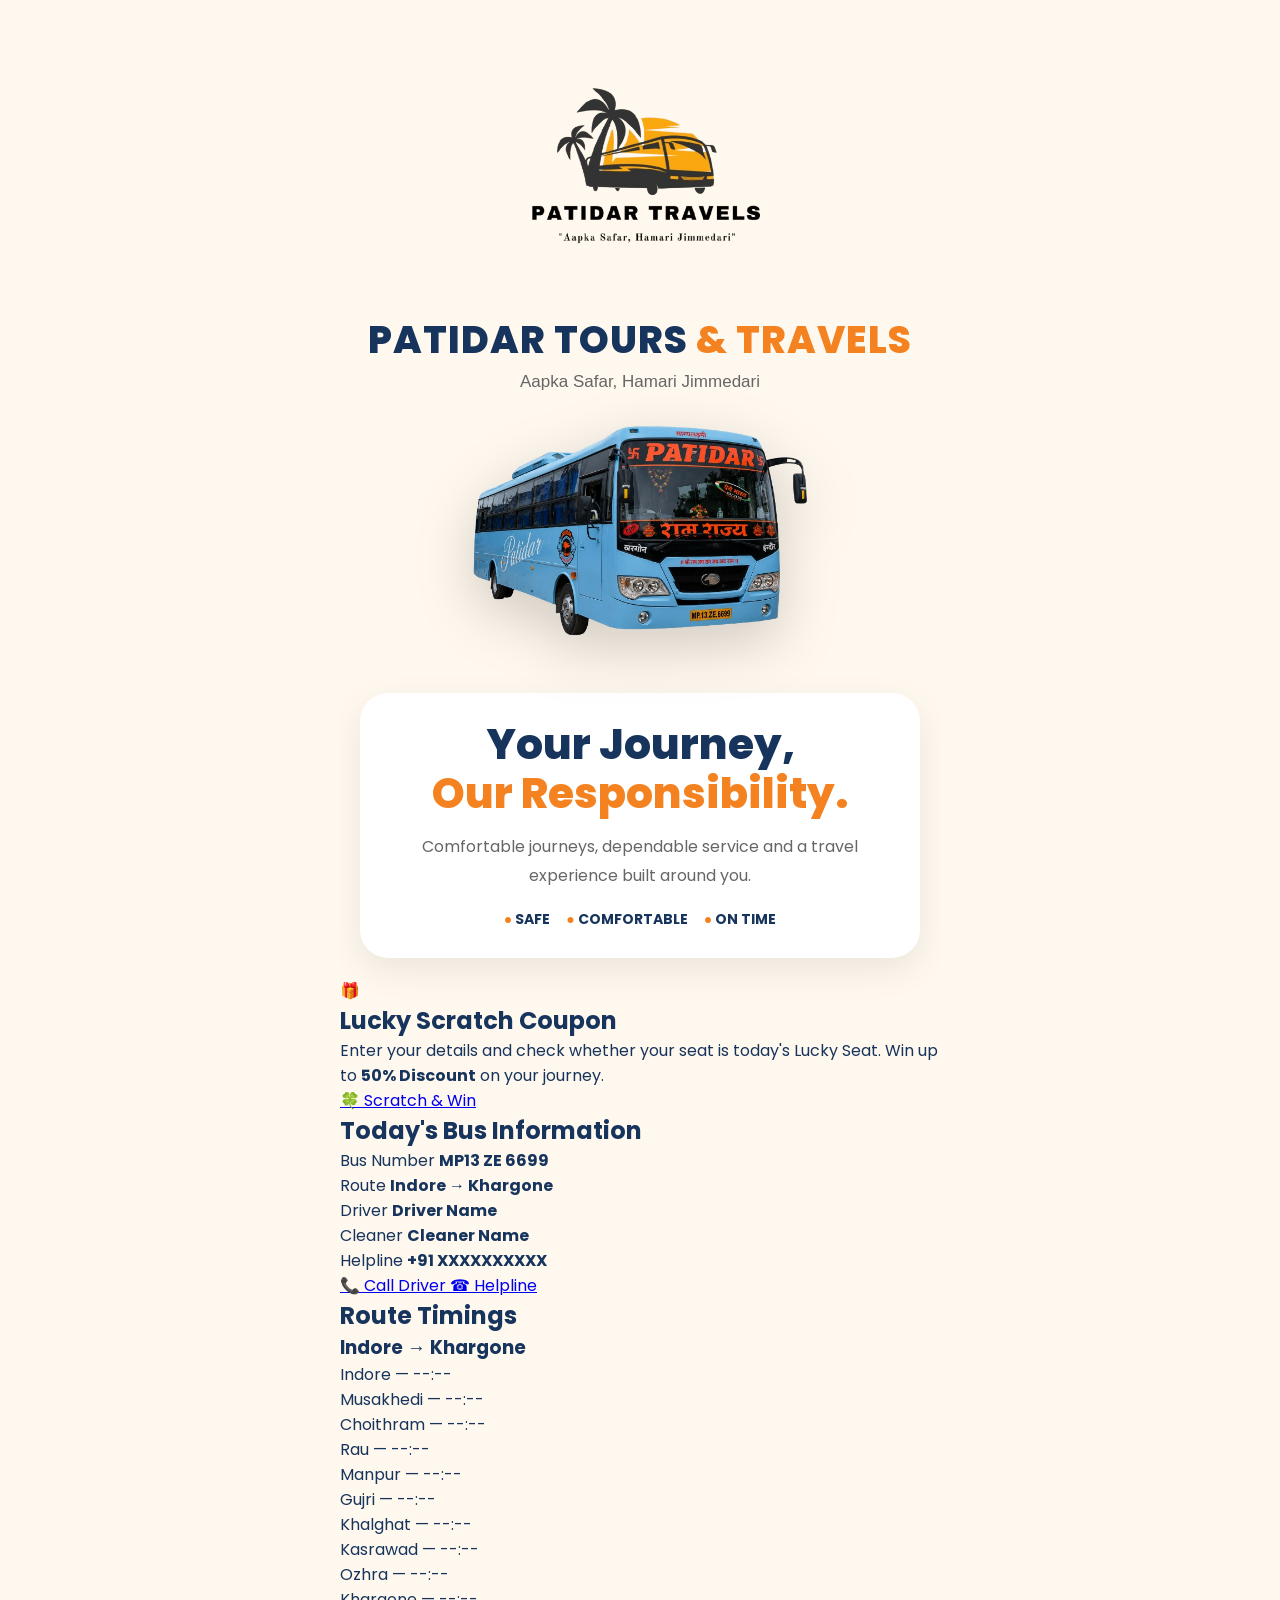
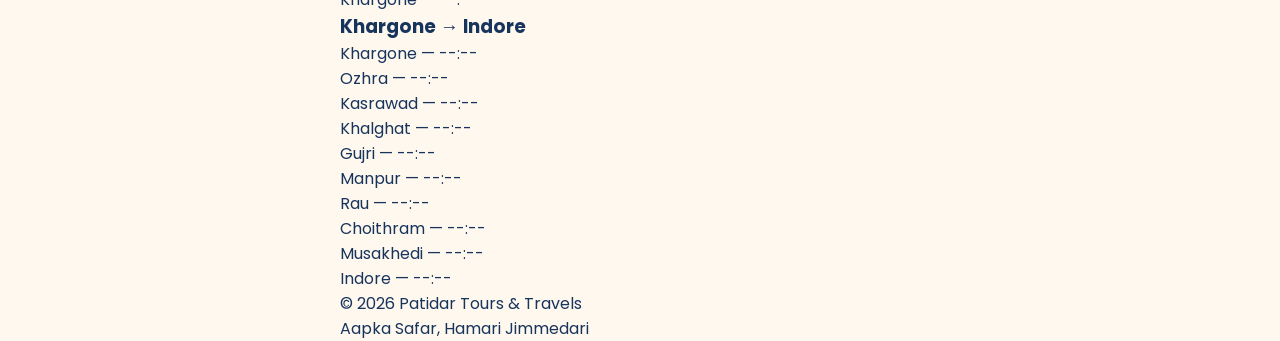
==== commit 9d3e7990: "Update bus-info.html" ====
--- a/bus-info.html
+++ b/bus-info.html
@@ -62,7 +62,32 @@
 </div>
 
 </header>
+
+<div class="hero-card">
+
+<h2>
+Your Journey,
+<span>Our Responsibility.</span>
+</h2>
+
+<p>
+Comfortable journeys, dependable service and a travel experience built around you.
+</p>
+
+<div class="features">
+
+<span>SAFE</span>
+
+<span>COMFORTABLE</span>
+
+<span>ON TIME</span>
+
+</div>
+
+</div>
+
 <!-- ===========================
+     
      LUCKY SCRATCH SECTION
 =========================== -->
 
--- a/style.css
+++ b/style.css
@@ -0,0 +1,247 @@
+/* ==========================================
+   PATIDAR TOURS & TRAVELS
+   FINAL CSS
+========================================== */
+
+*{
+margin:0;
+padding:0;
+box-sizing:border-box;
+}
+
+:root{
+
+--navy:#17345D;
+--orange:#F58220;
+--light:#FFF8EE;
+--white:#ffffff;
+--text:#555555;
+--shadow:0 12px 35px rgba(0,0,0,.08);
+
+}
+
+body{
+
+font-family:'Poppins',sans-serif;
+
+background:var(--light);
+
+color:var(--navy);
+
+}
+
+.container{
+
+max-width:600px;
+
+margin:auto;
+
+background:var(--light);
+
+min-height:100vh;
+
+overflow:hidden;
+
+}
+
+.hero{
+
+padding:30px 20px;
+
+text-align:center;
+
+}
+/* ==========================================
+   LOGO SECTION
+========================================== */
+
+.logo-section{
+
+display:flex;
+
+flex-direction:column;
+
+align-items:center;
+
+justify-content:center;
+
+margin-bottom:25px;
+
+}
+
+.logo{
+
+width:270px;
+
+max-width:90%;
+
+display:block;
+
+margin:auto;
+
+margin-bottom:18px;
+
+object-fit:contain;
+
+}
+
+.logo-section h1{
+
+font-size:38px;
+
+font-weight:800;
+
+line-height:1.15;
+
+letter-spacing:1px;
+
+color:var(--navy);
+
+text-align:center;
+
+}
+
+.logo-section h1 span{
+
+color:var(--orange);
+
+}
+
+.logo-section p{
+
+margin-top:10px;
+
+font-size:17px;
+
+font-weight:500;
+
+color:#666;
+
+text-align:center;
+
+}
+
+/* ==========================================
+   BUS IMAGE
+========================================== */
+
+.bus-section{
+
+display:flex;
+
+justify-content:center;
+
+align-items:center;
+
+margin-top:20px;
+
+}
+
+.bus{
+
+width:340px;
+
+max-width:95%;
+
+display:block;
+
+margin:auto;
+
+object-fit:contain;
+
+filter:drop-shadow(0 18px 28px rgba(0,0,0,.18));
+
+transition:.35s;
+
+}
+
+.bus:hover{
+
+transform:scale(1.03);
+
+}
+/* ==========================================
+   HERO CARD
+========================================== */
+
+.hero-card{
+
+background:#ffffff;
+
+border-radius:28px;
+
+padding:28px 24px;
+
+margin:20px;
+
+box-shadow:var(--shadow);
+
+text-align:center;
+
+}
+
+.hero-card h2{
+
+font-size:42px;
+
+font-weight:800;
+
+line-height:1.15;
+
+color:var(--navy);
+
+margin-bottom:15px;
+
+}
+
+.hero-card h2 span{
+
+display:block;
+
+color:var(--orange);
+
+}
+
+.hero-card p{
+
+font-size:16px;
+
+line-height:1.8;
+
+color:#666;
+
+margin-bottom:18px;
+
+}
+
+.features{
+
+display:flex;
+
+justify-content:center;
+
+gap:16px;
+
+flex-wrap:wrap;
+
+margin-top:10px;
+
+}
+
+.features span{
+
+font-size:14px;
+
+font-weight:700;
+
+color:var(--navy);
+
+}
+
+.features span::before{
+
+content:"● ";
+
+color:var(--orange);
+
+}
